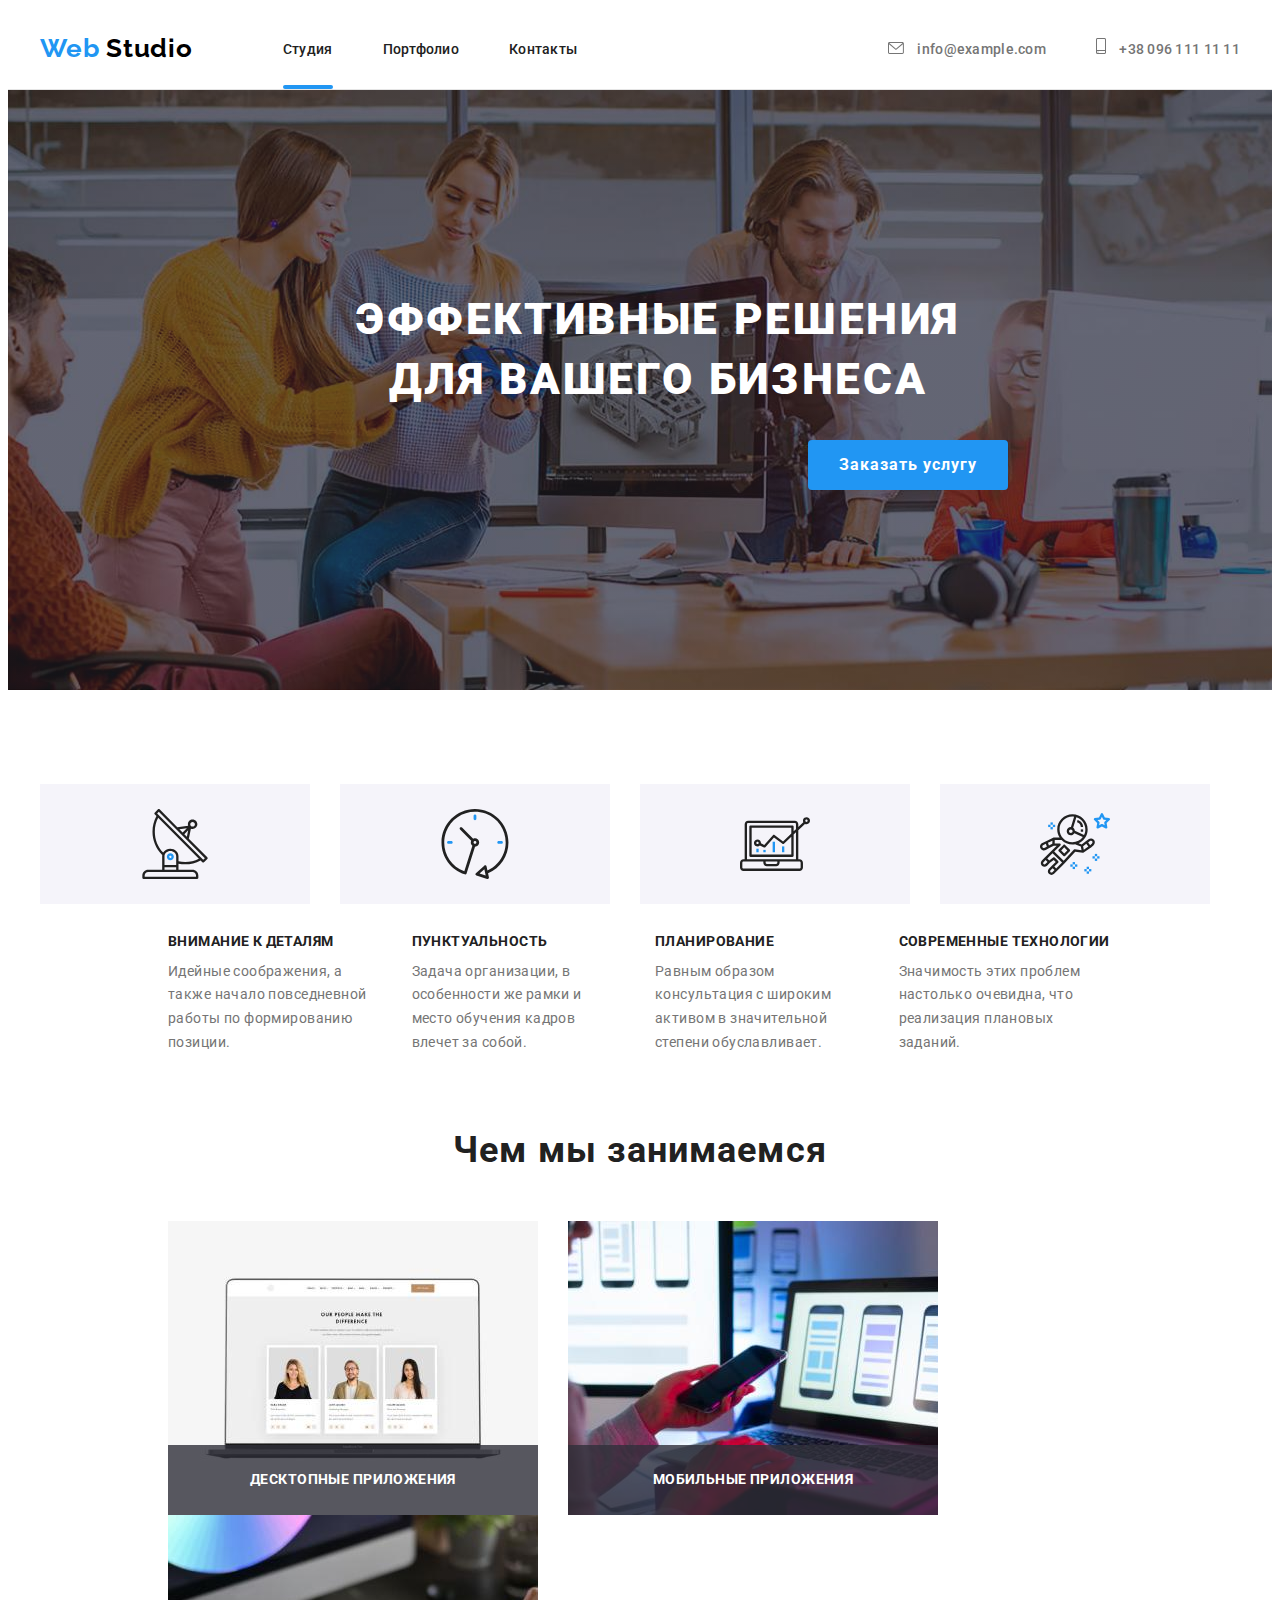
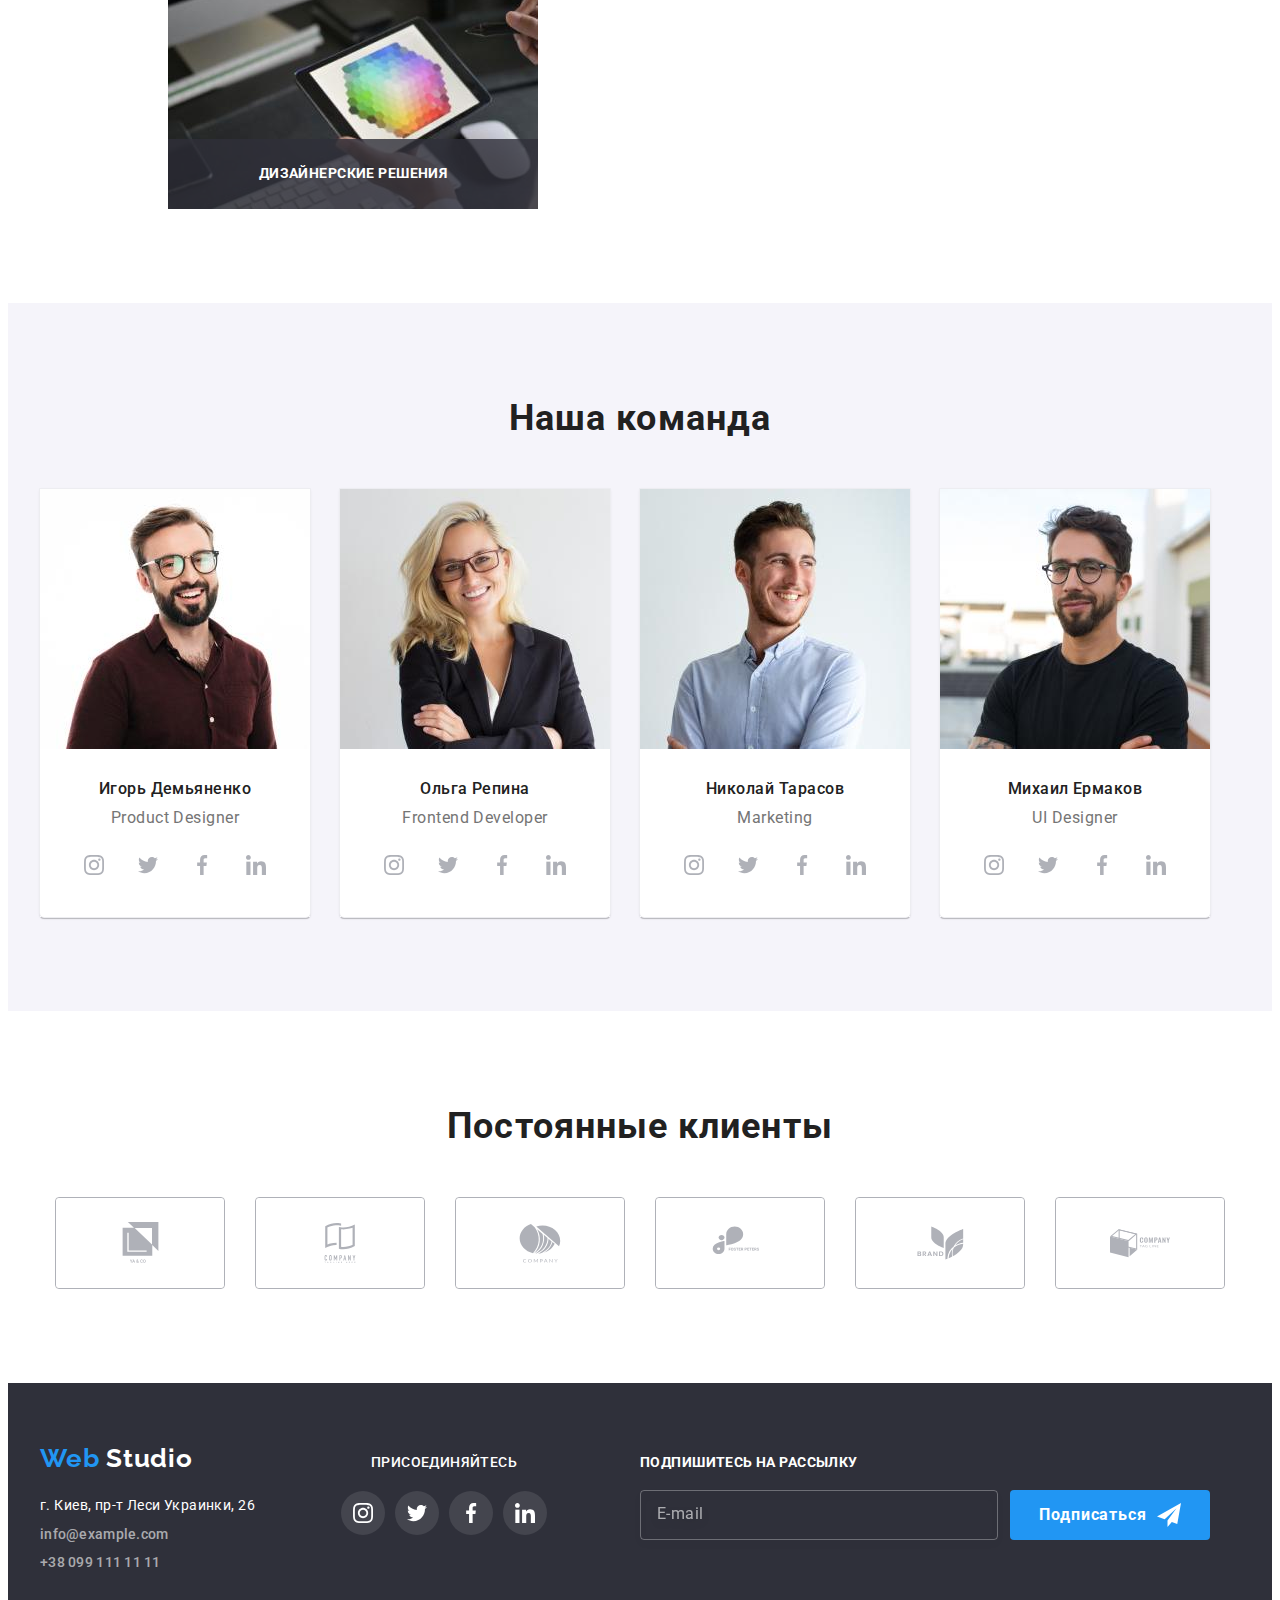
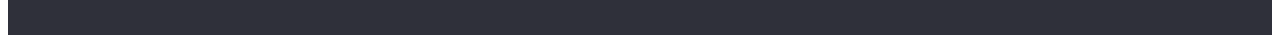
==== index.html @ 09fc88a2 "start" ====
<!DOCTYPE html>
<html lang="ru">

<head>
    <meta charset="UTF-8">
    <meta http-equiv="X-UA-Compatible" content="IE=edge">
    <meta name="viewport" content="width=device-width, initial-scale=1.0">
    <title>Document</title>
    <link rel="preconnect" href="https://fonts.googleapis.com">
    <link rel="preconnect" href="https://fonts.gstatic.com" crossorigin>
    <link href="https://fonts.googleapis.com/css2?family=Raleway:wght@700&family=Roboto:wght@400;500;700;900&display=swap"
        rel="stylesheet">
    <link rel="stylesheet" href="https://cdnjs.cloudflare.com/ajax/libs/modern-normalize/1.1.0/modern-normalize.min.css"
        integrity="sha512-wpPYUAdjBVSE4KJnH1VR1HeZfpl1ub8YT/NKx4PuQ5NmX2tKuGu6U/JRp5y+Y8XG2tV+wKQpNHVUX03MfMFn9Q=="
        crossorigin="anonymous" referrerpolicy="no-referrer" />

    <link rel="stylesheet" href="./css/main.min.css" />
</head>

<body>
   <header class="header section">
    <div class="container header__container">
    <nav class="header-navigation">
        <a href="" class="logo header__logo link">
            <span class="header__logo__web">Web</span>
            <span class="header__logo__studio">Studio</span> </a>
            <ul class="list header-list">
                <li class="header__item">
                    <a class="link header__link active" href="./index.html">Студия</a></li>
                <li class="header__item">
                    <a class="link header__link" href="./portfolio.html">Портфолио</a></li>
                <li class="header__item">
                    <a class="link header__link" href="">Контакты</a></li>
            </ul>
    </nav>
    <div class="header-connect">
    <ul class="header-contacts list">
        <li><a class="header__mail link" href="mailto:info@example.com">
                <svg class="header-contacts__icon" width="16" height="12">
                    <use href="./images/symbol-defs.svg#icon-envelope"></use>
                </svg>
                info@example.com</a></li>
        <li><a class="header__tel link" href="tel:+380961111111">
            <svg class="header-contacts__icon" width="10" height="16">
                <use href="./images/symbol-defs.svg#icon-smartphone"></use>
            </svg>
            +38 096 111 11 11</a></li>
    </ul>
</div>
    </div>
   </header> 

   <main>
    <section class="hero">
        <div class="container hero__container">
            <h1 class="hero__title">Эффективные решения для вашего бизнеса</h1>
            <button class="btn hero__btn" type="button" data-modal-open>
                Заказать услугу</button>
        </div>
    </section>
    <section class="benefits section limit">
        <h2 class="visually-hidden">Преимущества</h2>
            <ul class="benefits-images-list list">
                <li class="benefits-images__item"> 
                    <a href="" class="benefits-images__link">
                        <svg class="benefits-images__icon" width="70" height="70">
                            <use href="./images/symbol-defs.svg#icon-antenna-1"></use>
                        </svg>
                    </a>
                </li>
                <li class="benefits-images__item">
                    <a href="" class="benefits-images__link">
                        <svg class="benefits-images__icon" width="70" height="70">
                            <use href="./images/symbol-defs.svg#icon-clock-1"></use>
                        </svg>
                    </a>
                </li>
                <li class="benefits-images__item">
                    <a href="" class="benefits-images__link">
                        <svg class="benefits-images__icon" width="70" height="70">
                            <use href="./images/symbol-defs.svg#icon-diagram-1"></use>
                        </svg>
                    </a>
                </li>
                <li class="benefits-images__item">
                    <a href="" class="benefits-images__link">
                        <svg class="benefits-images__icon" width="70" height="70">
                            <use href="./images/symbol-defs.svg#icon-astronaut-1"></use>
                        </svg>
                    </a>
                </li>
            </ul>
        <ul class="benefits-list list">
            <li class="benefits__item">
                <h3 class="benefits__title">Внимание к деталям</h3>
                <p class="benefits__text">Идейные соображения, а также начало повседневной работы по формированию позиции.</p>
            </li>
            <li class="benefits__item">
                <h3 class="benefits__title">Пунктуальность</h3>
                <p class="benefits__text">Задача организации, в особенности же рамки и место обучения кадров влечет за собой.</p>
            </li>
            <li class="benefits__item">
                <h3 class="benefits__title">Планирование</h3>
                <p class="benefits__text">Равным образом консультация с широким активом в значительной степени обуславливает.</p>
            </li>
            <li class="benefits__item">
                <h3 class="benefits__title">Современные технологии</h3>
                <p class="benefits__text">Значимость этих проблем настолько очевидна, что реализация плановых заданий.</p>
            </li>
        </ul>
    </section>
    <section class="our-work section">
        <h2 class="our-work__title">Чем мы занимаемся</h2>
        <ul class="our-work-list list">
            <li class="our-work__item">
                <img src="./images/hw2_1.jpg" alt="человек набирает на клавиатуре" width="370" height="294"/>
                <div class="our-work__text-container">
                <p class="our-work__text">Десктопные приложения</p></div>
            </li>
            <li class="our-work__item">
                <img src="./images/2.jpg" alt="экраны смартфонов" width="370" height="294"/>
                <div class="our-work__text-container">
                    <p class="our-work__text">Мобильные приложения</p></div>
            </li>
            <li class="our-work__item">
                <img src="./images/3.jpg" alt="цветовая матрица" width="370" height="294"/>
                <div class="our-work__text-container">
                <p class="our-work__text">Дизайнерские решения</p></div>
            </li>
        </ul>
    </section>
    <section class="team section">
        <div class="container">
        <h2 class="team__title">Наша команда</h2>
        <ul class="team-list list">
            <li class="team__item">
                <img src="./images/nashkomanda1.jpg" alt="фото Игоря Демьяненко" width="270" height="260" />
                <div class="card-content">
                <h3 class="team-item__title">Игорь Демьяненко</h3>
                <p class="team-item__text" lang="en">Product Designer</p>
                    <ul class="team-social-list list">
                        <li class="team-social__item">
                            <a href="" class="team-social__link">
                                <svg class="team-social__icon" width="20" height="20">
                                    <use href="./images/symbol-defs.svg#icon-instagram-2"></use>
                                </svg>
                            </a>
                        </li>
                        <li class="team-social__item">
                            <a href="" class="team-social__link">
                                <svg class="team-social__icon" width="20" height="20">
                                    <use href="./images/symbol-defs.svg#icon-twitter-1"></use>
                                </svg>
                            </a>
                        </li>
                        <li class="team-social__item">
                            <a href="" class="team-social__link">
                                <svg class="team-social__icon" width="20" height="20">
                                    <use href="./images/symbol-defs.svg#icon-facebook-1"></use>
                                </svg>
                            </a>
                        </li>
                        <li class="team-social__item">
                            <a href="" class="team-social__link">
                                <svg class="team-social__icon" width="20" height="20">
                                    <use href="./images/symbol-defs.svg#icon-linkedin-1"></use>
                                </svg>
                            </a>
                        </li>
                        </ul>
            </div>
            </li>
        
            <li class="team__item">
                <img src="./images/nashkomanda2.jpg" alt="фото Ольги Репиной" width="270" height="260" />
                <div class="card-content">
                <h3 class="team-item__title">Ольга Репина</h3>
                <p class="team-item__text" lang="en">Frontend Developer</p>
            <ul class="team-social-list list">
                <li class="team-social__item">
                    <a href="" class="team-social__link">
                        <svg class="team-social__icon" width="20" height="20">
                            <use href="./images/symbol-defs.svg#icon-instagram-2"></use>
                        </svg>
                    </a>
                </li>
                <li class="team-social__item">
                    <a href="" class="team-social__link">
                        <svg class="team-social__icon" width="20" height="20">
                            <use href="./images/symbol-defs.svg#icon-twitter-1"></use>
                        </svg>
                    </a>
                </li>
                <li class="team-social__item">
                    <a href="" class="team-social__link">
                        <svg class="team-social__icon" width="20" height="20">
                            <use href="./images/symbol-defs.svg#icon-facebook-1"></use>
                        </svg>
                    </a>
                </li>
                <li class="team-social__item">
                    <a href="" class="team-social__link">
                        <svg class="team-social__icon" width="20" height="20">
                            <use href="./images/symbol-defs.svg#icon-linkedin-1"></use>
                        </svg>
                    </a>
                </li>
            </ul>
            </div>
            </li>
            <li class="team__item">
                <img src="./images/nashkomanda3.jpg" alt="фото Николая Тарасова" width="270" height="260" />
                <div class="card-content">
                <h3 class="team-item__title">Николай Тарасов</h3>
                <p class="team-item__text" lang="en">Marketing</p>
            <ul class="team-social-list list">
                <li class="team-social__item">
                    <a href="" class="team-social__link">
                        <svg class="team-social__icon" width="20" height="20">
                            <use href="./images/symbol-defs.svg#icon-instagram-2"></use>
                        </svg>
                    </a>
                </li>
                <li class="team-social__item">
                    <a href="" class="team-social__link">
                        <svg class="team-social__icon" width="20" height="20">
                            <use href="./images/symbol-defs.svg#icon-twitter-1"></use>
                        </svg>
                    </a>
                </li>
                <li class="team-social__item">
                    <a href="" class="team-social__link">
                        <svg class="team-social__icon" width="20" height="20">
                            <use href="./images/symbol-defs.svg#icon-facebook-1"></use>
                        </svg>
                    </a>
                </li>
                <li class="team-social__item">
                    <a href="" class="team-social__link">
                        <svg class="team-social__icon" width="20" height="20">
                            <use href="./images/symbol-defs.svg#icon-linkedin-1"></use>
                        </svg>
                    </a>
                </li>
            </ul>
            </div>
            </li>
            <li class="team__item">
                <img src="./images/nashkomanda4.jpg" alt="фото Михаила Ермакова" width="270" height="260" />
                <div class="card-content">
                <h3 class="team-item__title">Михаил Ермаков</h3>
                <p class="team-item__text" lang="en">UI Designer</p>
            <ul class="team-social-list list">
                <li class="team-social__item">
                    <a href="" class="team-social__link">
                        <svg class="team-social__icon" width="20" height="20">
                            <use href="./images/symbol-defs.svg#icon-instagram-2"></use>
                        </svg>
                    </a>
                </li>
                <li class="team-social__item">
                    <a href="" class="team-social__link">
                        <svg class="team-social__icon" width="20" height="20">
                            <use href="./images/symbol-defs.svg#icon-twitter-1"></use>
                        </svg>
                    </a>
                </li>
                <li class="team-social__item">
                    <a href="" class="team-social__link">
                        <svg class="team-social__icon" width="20" height="20">
                            <use href="./images/symbol-defs.svg#icon-facebook-1"></use>
                        </svg>
                    </a>
                </li>
                <li class="team-social__item">
                    <a href="" class="team-social__link">
                        <svg class="team-social__icon" width="20" height="20">
                            <use href="./images/symbol-defs.svg#icon-linkedin-1"></use>
                        </svg>
                    </a>
                </li>
            </ul>
            </div>
            </li>
        </ul>
        </div>
    </section>
   </main>

    <section class="regular-customers section">
        <div class="regular-customers__container container">
            <h2 class="regular-customers__title">Постоянные клиенты</h2>
            <ul class="regular-customers-list list">
                <li class="regular-customers__item">
                    <a href="" class="regular-customers__link">
                    <svg class="regular-customers__icon" width="41" height="47">
                        <use href="./images/symbol-defs.svg#icon-group"></use>
                    </svg>
                    </a>
                </li>
                <li class="regular-customers__item">
                    <a href="" class="regular-customers__link">
                    <svg class="team-social__icon" width="40" height="52">
                        <use href="./images/symbol-defs.svg#icon-group-1"></use>
                    </svg>
                    </a>
                </li>
                <li class="regular-customers__item">
                    <a href="" class="regular-customers__link">
                    <svg class="regular-customers__icon" width="44" height="42">
                        <use href="./images/symbol-defs.svg#icon-group-2"></use>
                    </svg>
                    </a>
                </li>
                <li class="regular-customers__item">
                    <a href="" class="regular-customers__link">
                    <svg class="regular-customers__icon" width="106" height="60">
                        <use href="./images/symbol-defs.svg#icon-group-3"></use>
                    </svg>
                    </a>
                </li>
                <li class="regular-customers__item">
                    <a href="" class="regular-customers__link">
                    <svg class="regular-customers__icon" width="63" height="46">
                        <use href="./images/symbol-defs.svg#icon-group-4"></use>
                    </svg>
                    </a>
                </li>
                <li class="regular-customers__item">
                    <a href="" class="regular-customers__link">
                    <svg class="regular-customers__icon" width="106" height="60">
                        <use href="./images/symbol-defs.svg#icon-Object"></use>
                    </svg>
                    </a>
                </li>
            </ul>
            
        </div>
    </section>

   <footer class="footer">
       <div class="footer__container container">
       <div class="footer-contacts__container">
    <h2 class="visually-hidden">Контакты</h2>
    <a href="" class="footer__logo link">
    <span class="footer__logo__web">Web</span>
    <span class="footer__logo__studio">Studio</span> </a>
    <address class="contacts-address">
        <ul class="footer-list list">
            <li>
                <a class="address__link link" href="https://goo.gl/maps/wAJw6rY4cvXXhtLZ8" target="_blank" rel="noopener noreferrer">г. Киев, пр-т Леси Украинки, 26</a>
            </li>
            <li>
                <a class="footer__mail link" href="mailto:info@example.com">info@example.com</a>
            </li>
            <li>
                <a class="footer__tel link" href="tel:+380991111111">+38 099 111 11 11</a>
            </li>
        </ul>
    </address>
    </div>
    <div class="footer__follow-us-container" >
        <h3 class="follow-us__title">присоединяйтесь</h3>
        <ul class="follow-us-list list">
            <li class="follow-us__item">
                <a href="" class="follow-us__link">
                    <svg class="follow-us__icon" width="20" height="20">
                        <use href="./images/symbol-defs.svg#icon-instagram-2"></use>
                    </svg>
                </a>
            </li>
            <li class="follow-us__item">
                <a href="" class="follow-us__link">
                    <svg class="follow-us__icon" width="20" height="20">
                        <use href="./images/symbol-defs.svg#icon-twitter-1"></use>
                    </svg>
                </a>
            </li>
            <li class="follow-us__item">
                <a href="" class="follow-us__link">
                    <svg class="follow-us__icon" width="20" height="20">
                        <use href="./images/symbol-defs.svg#icon-facebook-1"></use>
                    </svg>
                </a>
            </li>
            <li class="follow-us__item">
                <a href="" class="follow-us__link">
                    <svg class="follow-us__icon" width="20" height="20">
                        <use href="./images/symbol-defs.svg#icon-linkedin-1"></use>
                    </svg>
                </a>
            </li>
        </ul>
    </div>
        <div class="footer__subscribe-container">
            <p class="subscribe-container__title">
                Подпишитесь на рассылку
            </p>
    <form action="#" class="subscribe-form">
                <input type="email" name="user-email" class="subscribe-form__input" placeholder="E-mail" />
        <button type="button" class="btn subscribe__button">Подписаться
            <svg class="subscribe__button__icon" width="24" height="24">
                <use href="./images/symbol-defs.svg#icon-icon-send"></use>
            </svg>
        </button>
    </form>
        </div>
    </div>
    </footer>

    <div class="backdrop is-hidden" data-modal>
        <div class="modal">
        <button type="button" class="modal__close" data-modal-close>
        <svg class="modal__close__icon" width="18" height="18">
            <use href="./images/symbol-defs.svg#icon-close-black"></use>
        </svg>
    </button>
    <p class="modal__title">
    Оставьте свои данные, мы вам перезвоним
    </p>
<form action="#" class="modal-form">
    <div class="modal__field">
        <label class="form-input__text" for="user-name"> Имя</label>
        <div class="input__wrap">
        <input type="text" id="user-name" name="user-name" class="modal-form__input" required minlength="2"/>
            <svg class="modal-input__icon" width="18" height="18">
                    <use href="./images/symbol-defs.svg#icon-person-black"></use>
            </svg>
                </div>
    </div>
    <div class="modal__field">
        <label for="user-tel" class="form-input__text">Телефон</label>
        <div class="input__wrap">
        <input type="tel" name="user-tel" id="user-tel" class="modal-form__input" required />
            <svg class="modal-input__icon" width="15" height="15">
                <use href="./images/symbol-defs.svg#icon-phone"></use>
            </svg>
    </div>
    </div>
    <div class="modal__field">
        <label for="user-email" class="form-input__text">Почта</label>
        <div class="input__wrap">
        <input type="email" id="user-email" name="user-email" class="modal-form__input" />
            <svg class="modal-input__icon" width="18" height="18">
                    <use href="./images/symbol-defs.svg#icon-email-black"></use>
            </svg>
    </div>
    </div>

    <div class="modal__field">
        <label for="user-text" class="form-input__text">Комментарий</label>
        <textarea name="user-text" 
        id="user-text" class="modal-form__text" 
        placeholder="Введите текст"></textarea>
    </div>
    <div class="modal__field">
        <input type="checkbox" name="policy" id="policy" class="modal__check visually-hidden">
        <label for="policy" class="agreement">
                <span class="check__item">
                    <svg class="check__icon" width="11" height="8">
                        <use href="./images/symbol-defs.svg#icon-check"></use>
                    </svg>
                </span>
                Соглашаюсь с рассылкой и принимаю&nbsp;
                <a href="">Условия договора</a>
        </label>
    </div>

    <button type="submit" class="btn modal__btn">Отправить</button>
    </form>

    </div>
    </div>
    <script src="./js/modal.js"></script>
</body>
</html>
---- css/main.min.css ----
:root{--first-title-color: #ffffff;--second-title-color: #212121;--third-title-color:#212121;--main-text-color: #212121;--second-text-color: #757575;--header-text-color:#212121;--accent-color: #2196F3}p,h1,h2,h3,h4 h5 h6{margin:0}ul{margin:0;padding:0}img{display:block;max-width:100%}body{font-family:"Roboto", sans-serif;color:var(--main-text-color)}.list{list-style:none}.link{text-decoration:none}.visually-hidden{position:absolute;white-space:nowrap;width:1px;height:1px;overflow:hidden;border:0;padding:0;clip:rect(0 0 0 0);clip-path:inset(50%);margin:-1px}.container{width:1200px;padding-left:15px;padding-right:15px;margin:0 auto}.btn{font-family:inherit;font-weight:700;font-size:16px;line-height:1.87;color:#FFFFFF;background-color:#2196F3;letter-spacing:0.06em;min-width:200px;min-height:50px;border:none;border-radius:4px}.btn:hover,.btn:focus{background-color:#188CE8}button{cursor:pointer}.section{padding-top:94px;padding-bottom:94px}.header{padding-top:25px;padding-bottom:25px;border-bottom:1px solid  #E5E5E5}.header__container{display:flex;align-items:center}.header__logo{font-family:Raleway;font-weight:700;font-size:26px;line-height:1.19;letter-spacing:0.03em;margin-right:90px}.header__logo__web{color:#2196F3}.header__logo__studio{color:#000000}.header-navigation{display:flex;align-items:center}.header-list{display:flex}.header__item:not(:last-child){margin-right:50px}.header__link{font-family:Roboto;font-weight:500;font-size:14px;line-height:1.14;letter-spacing:0.02em;color:var(--main-text-color);position:relative;transition:color 250ms cubic-bezier(0.4, 0, 0.2, 1)}.header__link.active::after{content:"";width:100%;height:4px;background-color:var(--accent-color);position:absolute;bottom:-32px;left:0;border-radius:2px}.header__link:hover,.header__link :focus{color:var(--accent-color)}.header-connect{margin-left:auto}.header-contacts{display:flex;align-items:center}.header__mail{font-weight:500;font-size:14px;line-height:1.14;letter-spacing:0.02em;color:var(--second-text-color);margin-right:50px;transition:color 250ms cubic-bezier(0.4, 0, 0.2, 1)}.header__mail:hover,.header__mail :focus{color:var(--accent-color)}.header-contacts__icon{margin-right:10px;fill:currentColor;transition:color 250ms cubic-bezier(0.4, 0, 0.2, 1)}.header__tel{font-weight:500;font-size:14px;line-height:1.14;letter-spacing:0.02em;color:var(--second-text-color);transition:color 250ms cubic-bezier(0.4, 0, 0.2, 1)}.header__tel:hover,.header__tel :focus{color:var(--accent-color)}.hero{background-color:#2F303A;background-image:linear-gradient(rgba(47,48,58,0.4), rgba(47,48,58,0.4)),url(../images/herobgimg.jpg);background-repeat:no-repeat;background-position:center;background-size:cover}.hero__container{padding:200px 300px 200px 300px}.hero__title{font-weight:900;font-size:44px;line-height:1.36;text-align:center;letter-spacing:0.06em;text-transform:uppercase;color:var(--first-title-color);width:700px;margin:0}.hero__btn{margin:0 auto;display:block;margin-top:30px;transition:background-color 250ms cubic-bezier(0.4, 0, 0.2, 1)}.benefits-images-list{display:flex;justify-content:center;padding-right:30px}.benefits-images__item{width:270px;height:120px;background-color:#F5F4FA;margin-bottom:30px}.benefits-images__item:not(:last-child){margin-right:30px}.benefits-images__link{width:100%;height:100%;border-radius:4px;display:flex;align-items:center;justify-content:center}.benefits-list{display:flex;align-items:center;padding-left:160px;padding-right:160px}.benefits__item{width:270px;height:101px}.benefits__item:not(:last-child){margin-right:30px}.benefits__title{font-weight:700;font-size:14px;line-height:1.14;letter-spacing:0.03em;text-transform:uppercase;margin-bottom:10px;color:var(--main-text-color)}.benefits__text{font-weight:400;font-size:14px;line-height:1.71;letter-spacing:0.03em;color:var(--second-text-color)}section.limit{padding-bottom:0px}.our-work-list{display:flex;flex-wrap:wrap;margin-top:50px;padding-left:160px;padding-right:160px}.our-work__item{position:relative}.our-work__item:not(:last-child){margin-right:30px}.our-work__text-container{position:absolute;bottom:0;display:flex;justify-content:center;align-items:center;height:70px;width:100%;background-color:rgba(47,48,58,0.8)}.our-work__text{font-weight:700;font-size:14px;line-height:1.14;text-align:center;letter-spacing:0.03em;text-transform:uppercase;color:#FFFFFF}.our-work__title{font-weight:700;font-size:36px;line-height:1.17;text-align:center;letter-spacing:0.03em;color:var(--second-title-color)}.team{background-color:#F5F4FA}.team__title{font-weight:700;font-size:36px;line-height:1.17;text-align:center;letter-spacing:0.03em;color:var(--second-title-color);margin-bottom:50px}.team-list{display:flex;flex-wrap:wrap}.card-content{background-color:#fff;padding:30px}.team__item{outline:1px solid #EDEDF1;box-shadow:0px 1px 3px rgba(0,0,0,0.12),0px 1px 1px rgba(34,1,1,0.14),0px 2px 1px rgba(0,0,0,0.2);border-radius:0px 0px 4px 4px}.team__item:not(:last-child){margin-right:30px}.team-item__title{font-weight:500;font-size:16px;line-height:1.19;text-align:center;letter-spacing:0.03em;margin-bottom:10px;color:var(--third-title-color)}.team-item__text{font-weight:normal;font-size:16px;line-height:1.19;text-align:center;letter-spacing:0.03em;color:var(--second-text-color)}.team-social-list{display:flex;justify-content:center;margin-top:16px}.team-social__item{width:44px;height:44px}.team-social__item+.team-social__item{margin-left:10px}.team-social__link{width:100%;height:100%;background-color:#ffffff;display:flex;align-items:center;justify-content:center;color:#AFB1B8;transition-property:color, background-color, border-radius;transition-duration:250ms;transition-timing-function:cubic-bezier(0.4, 0, 0.2, 1)}.team-social__link:hover,.team-social__link :focus{border-radius:50%;background-color:#2196F3;color:#ffffff}.team-social__icon{fill:currentColor}.regular-customers__title{font-weight:700;font-size:36px;line-height:1.17;text-align:center;letter-spacing:0.03em;color:var(--second-title-color);margin-bottom:50px}.regular-customers__container{width:1170px;height:184px}.regular-customers-list{display:flex;justify-content:center;margin-top:16px}.regular-customers__item{width:170px;height:92px;border:1px solid #AFB1B8;box-sizing:border-box;border-radius:4px}.regular-customers__item:not(:last-child){margin-right:30px}.regular-customers__link{width:100%;height:100%;background-color:#ffffff;display:flex;align-items:center;justify-content:center;border-radius:4px;color:#AFB1B8;transition:border,color 250ms cubic-bezier(0.4, 0, 0.2, 1)}.regular-customers__link:hover,.regular-customers__link :focus{border:1px solid var(--accent-color);color:var(--accent-color)}.regular-customers__icon{fill:currentColor}.footer{background-color:#2F303A;padding:60px 0px 60px 0px}.footer__container{display:flex;align-items:baseline}.footer__logo{font-family:Raleway;font-weight:700;font-size:26px;line-height:1.19;letter-spacing:0.03em}.footer__logo__web{color:#2196F3}.footer__logo__studio{color:#FFFFFF}.footer-list{margin-top:20px;width:231px;height:81px}.address__link{font-style:normal;font-weight:400;font-size:14px;line-height:1.71;letter-spacing:0.03em;color:#FFFFFF;transition:color 250ms cubic-bezier(0.4, 0, 0.2, 1)}.address__link:hover,.address__link :focus{color:var(--accent-color)}.footer__mail{font-weight:500;font-style:normal;font-size:14px;margin-top:9px;margin-bottom:9px;display:block;line-height:1.14;letter-spacing:0.02em;color:rgba(255,255,255,0.6);transition:color 250ms cubic-bezier(0.4, 0, 0.2, 1)}.footer__mail:hover,.footer__mail :focus{color:var(--accent-color)}.footer__tel{font-weight:500;font-style:normal;font-size:14px;line-height:1.14;letter-spacing:0.02em;color:rgba(255,255,255,0.6);transition:color 250ms cubic-bezier(0.4, 0, 0.2, 1)}.footer__tel:hover,.footer__tel :focus{color:var(--accent-color)}.footer__follow-us-container{margin-left:70px}.follow-us__title{font-weight:500;font-size:14px;line-height:1.14;text-align:center;letter-spacing:0.03em;text-transform:uppercase;color:#FFFFFF;margin-bottom:20px}.follow-us-list{display:flex;justify-content:center}.follow-us__item{width:44px;height:44px}.follow-us__item+.follow-us__item{margin-left:10px}.follow-us__link{width:100%;height:100%;background-color:rgba(255,255,255,0.1);border-radius:50%;display:flex;align-items:center;justify-content:center;color:#ffffff;transition:background-color 250ms cubic-bezier(0.4, 0, 0.2, 1)}.follow-us__link:hover,.follow-us__link :focus{background-color:var(--accent-color)}.follow-us__icon{fill:currentColor}.footer__subscribe-container{margin-left:93px}.subscribe-container__title{font-weight:700;font-size:14px;line-height:1.15;letter-spacing:0.03em;text-transform:uppercase;color:#FFFFFF;margin-bottom:20px}.subscribe-form{display:flex}.subscribe-form__input{width:358px;height:50px;border:1px solid rgba(33,33,33,0.2);border-radius:4px;padding-left:16px;outline:none;color:var(--second-text-color);background-color:transparent;border:1px solid rgba(255,255,255,0.3);box-sizing:border-box;filter:drop-shadow(0px 4px 4px rgba(0,0,0,0.15))}.subscribe-form__input::placeholder{font-family:Roboto;font-style:normal;font-weight:400;font-size:16px;line-height:1.25;display:flex;align-items:center;letter-spacing:0.03em;color:rgba(255,255,255,0.6)}.subscribe__button{display:flex;justify-content:center;align-items:center;margin-left:12px;transition:background-color 250ms cubic-bezier(0.4, 0, 0.2, 1)}.subscribe__button__icon{margin-left:10px}.backdrop{width:100vw;height:100vh;background-color:rgba(0,0,0,0.2);position:fixed;top:0;transition:opacity 1000ms, visibility 1000ms}.is-hidden{visibility:hidden;opacity:0;pointer-events:none}.backdrop.is-hidden .modal{transform:scale(1.5);transition:transform 1000ms}.modal{width:528px;min-height:581px;background-color:#FFFFFF;box-shadow:0px 1px 3px rgba(0,0,0,0.12),0px 1px 1px rgba(0,0,0,0.14),0px 2px 1px rgba(0,0,0,0.2);border-radius:4px;position:absolute;top:50%;left:50%;padding:40px;transform:scale(1);transform:translate(-50%, -50%);transition:transform 1000ms}.modal__close{width:30px;height:30px;background-color:transparent;border:1px solid rgba(0,0,0,0.1);border-radius:50%;position:absolute;top:14px;right:14px;display:flex;align-items:center;justify-content:center}.modal__close__icon:hover,.modal__close__icon:active{fill:var(--accent-color)}.modal__title{color:var(--second-title-color);font-weight:700;font-size:20px;line-height:1.15;text-align:center;letter-spacing:0.03em;margin-bottom:15px}.modal__field{margin-bottom:10px}.input__wrap{position:relative}.form-input__text{font-weight:normal;font-size:12px;line-height:1.17;letter-spacing:0.01em;color:var(--second-text-color);margin-bottom:5px;display:block}.modal-input__icon{position:absolute;left:12px;top:50%;transform:translateY(-50%);cursor:pointer;transition:fill 250ms cubic-bezier(0.4, 0, 0.2, 1)}.modal-form__input{width:100%;height:40px;border:1px solid rgba(33,33,33,0.2);border-radius:4px;padding-left:42px;font-weight:500;outline:none;color:var(--main-text-color);cursor:pointer;transition:border-color 250ms cubic-bezier(0.4, 0, 0.2, 1)}.modal-form__input:focus{border-color:var(--accent-color)}.modal-form__input:focus+.modal-input__icon{fill:var(--accent-color)}.modal-form__text{width:100%;height:120px;border:1px solid rgba(33,33,33,0.2);border-radius:4px;outline:none;resize:none;padding:12px 16px;cursor:pointer;transition:border-color 250ms cubic-bezier(0.4, 0, 0.2, 1)}.modal-form__text::placeholder{font-weight:400;font-size:14px;line-height:16px;letter-spacing:0.01em;color:rgba(117,117,117,0.5)}.modal-form__text:focus{border-color:var(--accent-color)}.agreement{font-weight:400;font-size:14px;line-height:1.71;letter-spacing:0.03em;color:var(--second-text-color);display:flex;align-items:center}.modal__check:checked+.agreement .check__item{background-color:var(--accent-color);border:none}.check__item{width:16px;height:15px;border:2px solid #000000;border-radius:2px;margin-right:7px;margin-left:12px;display:flex;align-items:center;justify-content:center}.check__icon{fill:#ffffff}.modal__btn{margin:0 auto;display:block;margin-top:30px;transition-property:background-color, box-shadow;transition-duration:250ms;transition-timing-function:cubic-bezier(0.4, 0, 0.2, 1)}.modal__btn:hover,.modal__btn :focus{box-shadow:0px 4px 4px rgba(0,0,0,0.15)}
/*# sourceMappingURL=main.min.css.map */
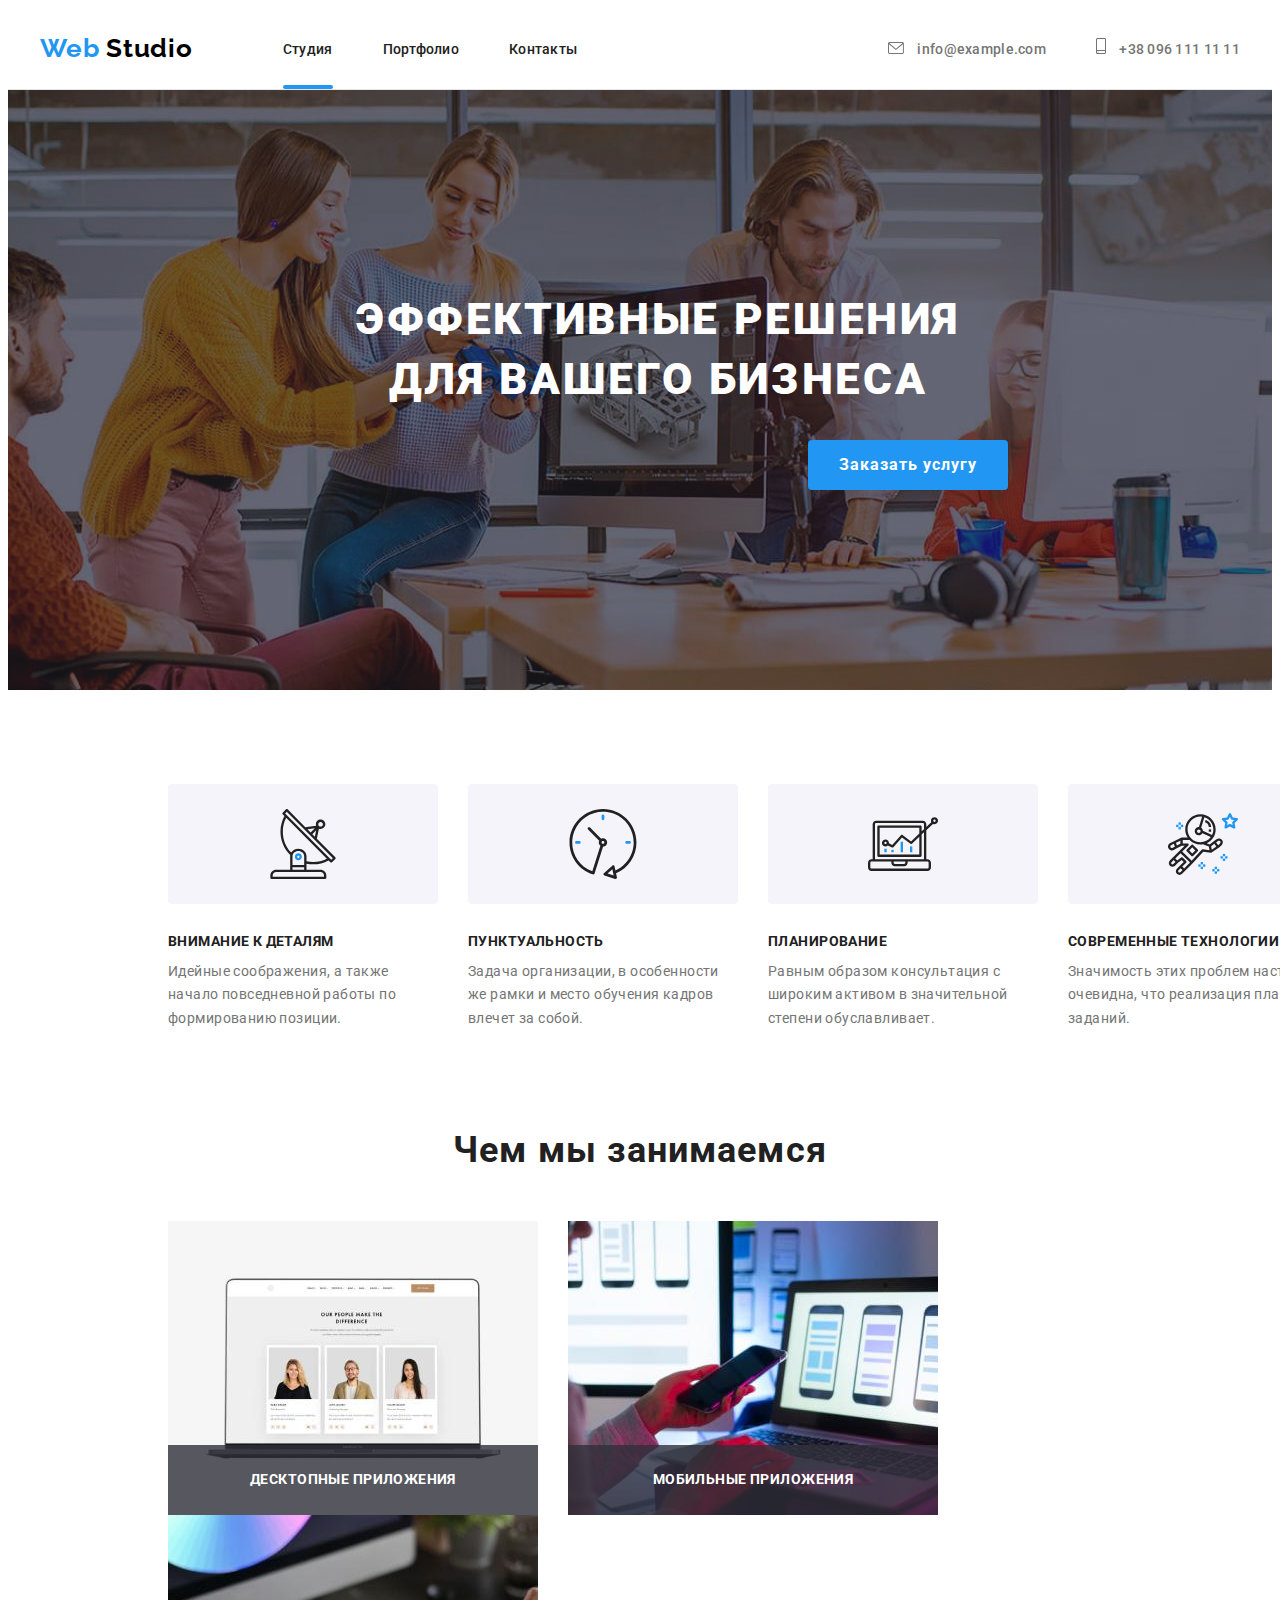
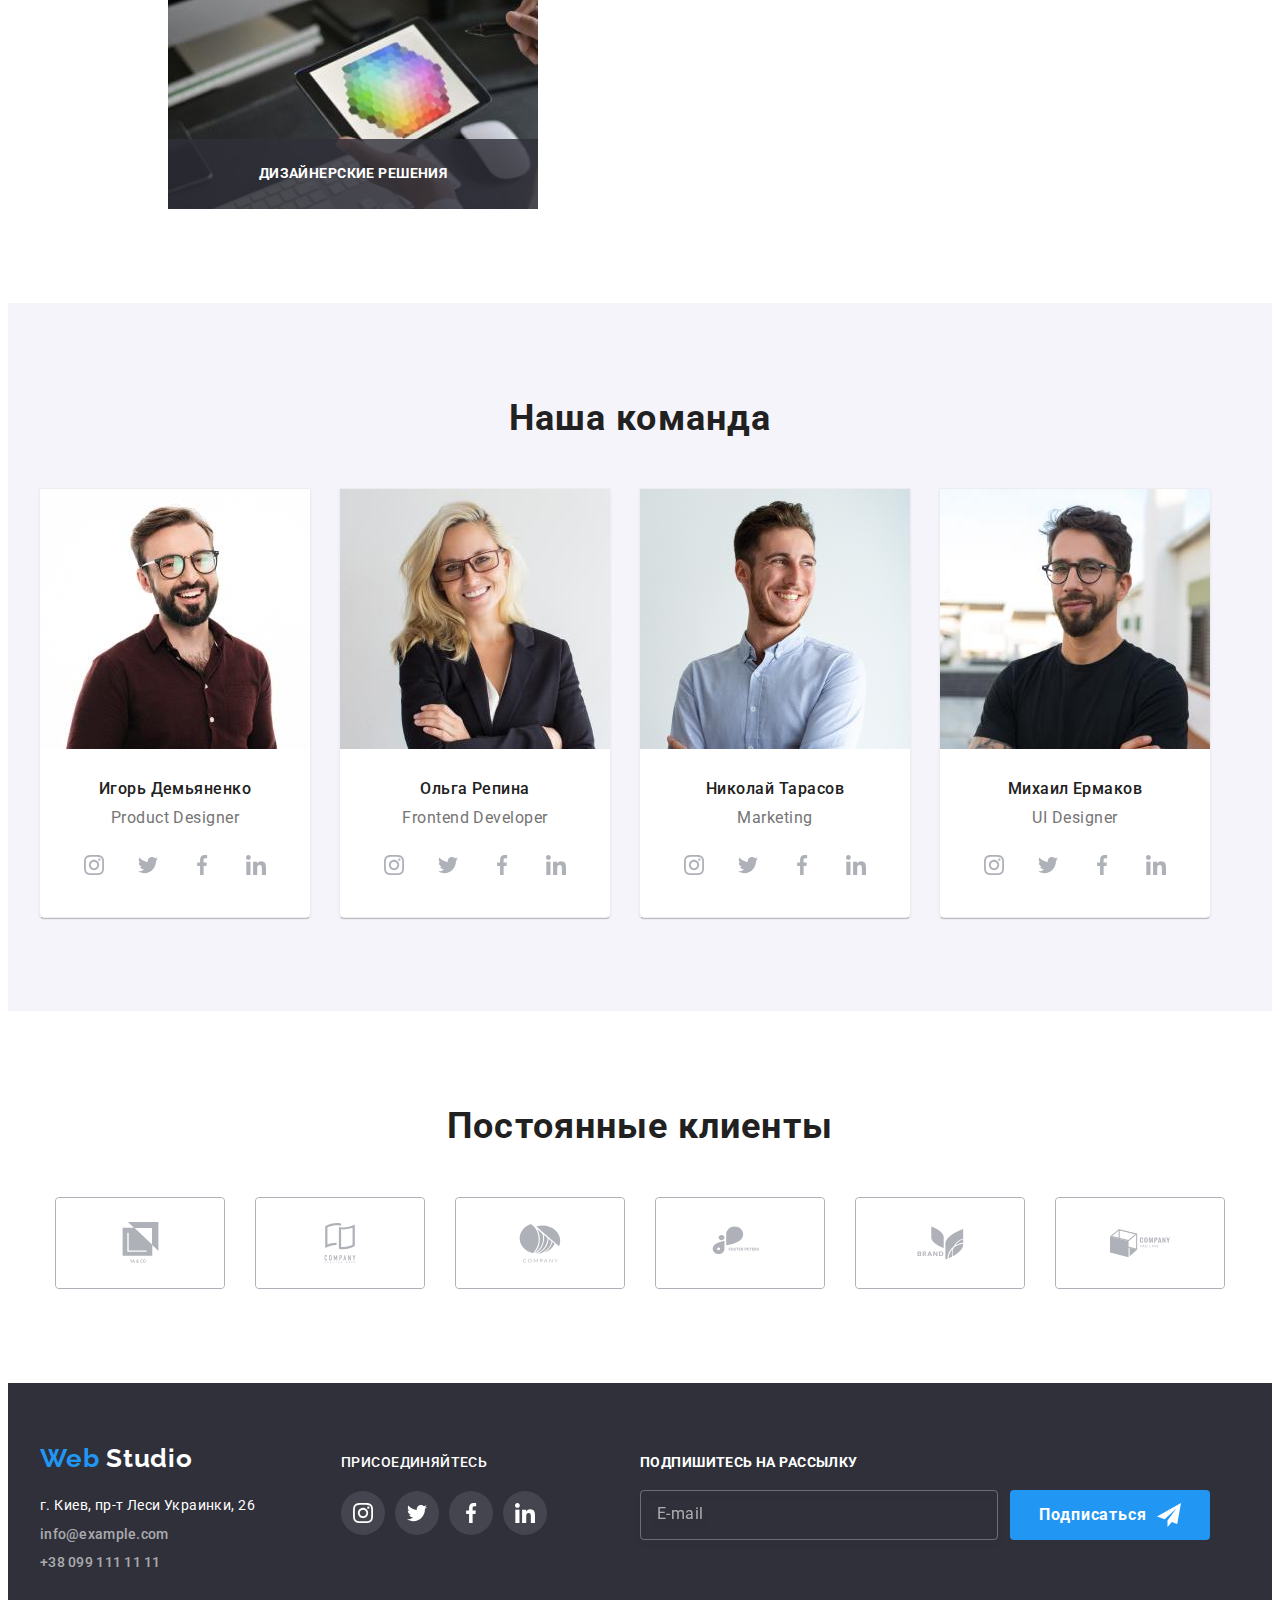
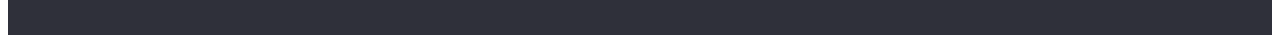
==== commit 9b50e7a6: "var1" ====
--- a/index.html
+++ b/index.html
@@ -58,57 +58,50 @@
                 Заказать услугу</button>
         </div>
     </section>
+
     <section class="benefits section limit">
         <h2 class="visually-hidden">Преимущества</h2>
-            <ul class="benefits-images-list list">
-                <li class="benefits-images__item"> 
-                    <a href="" class="benefits-images__link">
-                        <svg class="benefits-images__icon" width="70" height="70">
-                            <use href="./images/symbol-defs.svg#icon-antenna-1"></use>
-                        </svg>
-                    </a>
-                </li>
-                <li class="benefits-images__item">
-                    <a href="" class="benefits-images__link">
-                        <svg class="benefits-images__icon" width="70" height="70">
-                            <use href="./images/symbol-defs.svg#icon-clock-1"></use>
-                        </svg>
-                    </a>
-                </li>
-                <li class="benefits-images__item">
-                    <a href="" class="benefits-images__link">
-                        <svg class="benefits-images__icon" width="70" height="70">
-                            <use href="./images/symbol-defs.svg#icon-diagram-1"></use>
-                        </svg>
-                    </a>
-                </li>
-                <li class="benefits-images__item">
-                    <a href="" class="benefits-images__link">
-                        <svg class="benefits-images__icon" width="70" height="70">
-                            <use href="./images/symbol-defs.svg#icon-astronaut-1"></use>
-                        </svg>
-                    </a>
-                </li>
-            </ul>
+        
         <ul class="benefits-list list">
-            <li class="benefits__item">
-                <h3 class="benefits__title">Внимание к деталям</h3>
-                <p class="benefits__text">Идейные соображения, а также начало повседневной работы по формированию позиции.</p>
-            </li>
-            <li class="benefits__item">
-                <h3 class="benefits__title">Пунктуальность</h3>
-                <p class="benefits__text">Задача организации, в особенности же рамки и место обучения кадров влечет за собой.</p>
-            </li>
-            <li class="benefits__item">
-                <h3 class="benefits__title">Планирование</h3>
-                <p class="benefits__text">Равным образом консультация с широким активом в значительной степени обуславливает.</p>
-            </li>
-            <li class="benefits__item">
-                <h3 class="benefits__title">Современные технологии</h3>
-                <p class="benefits__text">Значимость этих проблем настолько очевидна, что реализация плановых заданий.</p>
+            <li class="benefits-list__item">
+                <a href="" class="benefits-list__link">
+                    <svg class="benefits-list__icon" width="70" height="70">
+                        <use href="./images/symbol-defs.svg#icon-antenna-1"></use>
+                    </svg>
+                </a>
+                <h3 class="benefits-list__title">Внимание к деталям</h3>
+                <p class="benefits-list__text">Идейные соображения, а также начало повседневной работы по формированию позиции.</p>
+            </li>
+            <li class="benefits-list__item">
+                <a href="" class="benefits-list__link">
+                    <svg class="benefits-list__icon" width="70" height="70">
+                        <use href="./images/symbol-defs.svg#icon-clock-1"></use>
+                    </svg>
+                </a>
+                <h3 class="benefits-list__title">Пунктуальность</h3>
+                <p class="benefits-list__text">Задача организации, в особенности же рамки и место обучения кадров влечет за собой.</p>
+            </li>
+            <li class="benefits-list__item">
+                <a href="" class="benefits-list__link">
+                    <svg class="benefits-list__icon" width="70" height="70">
+                        <use href="./images/symbol-defs.svg#icon-diagram-1"></use>
+                    </svg>
+                </a>
+                <h3 class="benefits-list__title">Планирование</h3>
+                <p class="benefits-list__text">Равным образом консультация с широким активом в значительной степени обуславливает.</p>
+            </li>
+            <li class="benefits-list__item">
+                <a href="" class="benefits-list__link">
+                    <svg class="benefits-list__icon" width="70" height="70">
+                        <use href="./images/symbol-defs.svg#icon-astronaut-1"></use>
+                    </svg>
+                </a>
+                <h3 class="benefits-list__title">Современные технологии</h3>
+                <p class="benefits-list__text">Значимость этих проблем настолько очевидна, что реализация плановых заданий.</p>
             </li>
         </ul>
     </section>
+
     <section class="our-work section">
         <h2 class="our-work__title">Чем мы занимаемся</h2>
         <ul class="our-work-list list">
@@ -129,6 +122,7 @@
             </li>
         </ul>
     </section>
+
     <section class="team section">
         <div class="container">
         <h2 class="team__title">Наша команда</h2>
--- a/css/main.min.css
+++ b/css/main.min.css
@@ -1,2 +1,2 @@
-:root{--first-title-color: #ffffff;--second-title-color: #212121;--third-title-color:#212121;--main-text-color: #212121;--second-text-color: #757575;--header-text-color:#212121;--accent-color: #2196F3}p,h1,h2,h3,h4 h5 h6{margin:0}ul{margin:0;padding:0}img{display:block;max-width:100%}body{font-family:"Roboto", sans-serif;color:var(--main-text-color)}.list{list-style:none}.link{text-decoration:none}.visually-hidden{position:absolute;white-space:nowrap;width:1px;height:1px;overflow:hidden;border:0;padding:0;clip:rect(0 0 0 0);clip-path:inset(50%);margin:-1px}.container{width:1200px;padding-left:15px;padding-right:15px;margin:0 auto}.btn{font-family:inherit;font-weight:700;font-size:16px;line-height:1.87;color:#FFFFFF;background-color:#2196F3;letter-spacing:0.06em;min-width:200px;min-height:50px;border:none;border-radius:4px}.btn:hover,.btn:focus{background-color:#188CE8}button{cursor:pointer}.section{padding-top:94px;padding-bottom:94px}.header{padding-top:25px;padding-bottom:25px;border-bottom:1px solid  #E5E5E5}.header__container{display:flex;align-items:center}.header__logo{font-family:Raleway;font-weight:700;font-size:26px;line-height:1.19;letter-spacing:0.03em;margin-right:90px}.header__logo__web{color:#2196F3}.header__logo__studio{color:#000000}.header-navigation{display:flex;align-items:center}.header-list{display:flex}.header__item:not(:last-child){margin-right:50px}.header__link{font-family:Roboto;font-weight:500;font-size:14px;line-height:1.14;letter-spacing:0.02em;color:var(--main-text-color);position:relative;transition:color 250ms cubic-bezier(0.4, 0, 0.2, 1)}.header__link.active::after{content:"";width:100%;height:4px;background-color:var(--accent-color);position:absolute;bottom:-32px;left:0;border-radius:2px}.header__link:hover,.header__link :focus{color:var(--accent-color)}.header-connect{margin-left:auto}.header-contacts{display:flex;align-items:center}.header__mail{font-weight:500;font-size:14px;line-height:1.14;letter-spacing:0.02em;color:var(--second-text-color);margin-right:50px;transition:color 250ms cubic-bezier(0.4, 0, 0.2, 1)}.header__mail:hover,.header__mail :focus{color:var(--accent-color)}.header-contacts__icon{margin-right:10px;fill:currentColor;transition:color 250ms cubic-bezier(0.4, 0, 0.2, 1)}.header__tel{font-weight:500;font-size:14px;line-height:1.14;letter-spacing:0.02em;color:var(--second-text-color);transition:color 250ms cubic-bezier(0.4, 0, 0.2, 1)}.header__tel:hover,.header__tel :focus{color:var(--accent-color)}.hero{background-color:#2F303A;background-image:linear-gradient(rgba(47,48,58,0.4), rgba(47,48,58,0.4)),url(../images/herobgimg.jpg);background-repeat:no-repeat;background-position:center;background-size:cover}.hero__container{padding:200px 300px 200px 300px}.hero__title{font-weight:900;font-size:44px;line-height:1.36;text-align:center;letter-spacing:0.06em;text-transform:uppercase;color:var(--first-title-color);width:700px;margin:0}.hero__btn{margin:0 auto;display:block;margin-top:30px;transition:background-color 250ms cubic-bezier(0.4, 0, 0.2, 1)}.benefits-images-list{display:flex;justify-content:center;padding-right:30px}.benefits-images__item{width:270px;height:120px;background-color:#F5F4FA;margin-bottom:30px}.benefits-images__item:not(:last-child){margin-right:30px}.benefits-images__link{width:100%;height:100%;border-radius:4px;display:flex;align-items:center;justify-content:center}.benefits-list{display:flex;align-items:center;padding-left:160px;padding-right:160px}.benefits__item{width:270px;height:101px}.benefits__item:not(:last-child){margin-right:30px}.benefits__title{font-weight:700;font-size:14px;line-height:1.14;letter-spacing:0.03em;text-transform:uppercase;margin-bottom:10px;color:var(--main-text-color)}.benefits__text{font-weight:400;font-size:14px;line-height:1.71;letter-spacing:0.03em;color:var(--second-text-color)}section.limit{padding-bottom:0px}.our-work-list{display:flex;flex-wrap:wrap;margin-top:50px;padding-left:160px;padding-right:160px}.our-work__item{position:relative}.our-work__item:not(:last-child){margin-right:30px}.our-work__text-container{position:absolute;bottom:0;display:flex;justify-content:center;align-items:center;height:70px;width:100%;background-color:rgba(47,48,58,0.8)}.our-work__text{font-weight:700;font-size:14px;line-height:1.14;text-align:center;letter-spacing:0.03em;text-transform:uppercase;color:#FFFFFF}.our-work__title{font-weight:700;font-size:36px;line-height:1.17;text-align:center;letter-spacing:0.03em;color:var(--second-title-color)}.team{background-color:#F5F4FA}.team__title{font-weight:700;font-size:36px;line-height:1.17;text-align:center;letter-spacing:0.03em;color:var(--second-title-color);margin-bottom:50px}.team-list{display:flex;flex-wrap:wrap}.card-content{background-color:#fff;padding:30px}.team__item{outline:1px solid #EDEDF1;box-shadow:0px 1px 3px rgba(0,0,0,0.12),0px 1px 1px rgba(34,1,1,0.14),0px 2px 1px rgba(0,0,0,0.2);border-radius:0px 0px 4px 4px}.team__item:not(:last-child){margin-right:30px}.team-item__title{font-weight:500;font-size:16px;line-height:1.19;text-align:center;letter-spacing:0.03em;margin-bottom:10px;color:var(--third-title-color)}.team-item__text{font-weight:normal;font-size:16px;line-height:1.19;text-align:center;letter-spacing:0.03em;color:var(--second-text-color)}.team-social-list{display:flex;justify-content:center;margin-top:16px}.team-social__item{width:44px;height:44px}.team-social__item+.team-social__item{margin-left:10px}.team-social__link{width:100%;height:100%;background-color:#ffffff;display:flex;align-items:center;justify-content:center;color:#AFB1B8;transition-property:color, background-color, border-radius;transition-duration:250ms;transition-timing-function:cubic-bezier(0.4, 0, 0.2, 1)}.team-social__link:hover,.team-social__link :focus{border-radius:50%;background-color:#2196F3;color:#ffffff}.team-social__icon{fill:currentColor}.regular-customers__title{font-weight:700;font-size:36px;line-height:1.17;text-align:center;letter-spacing:0.03em;color:var(--second-title-color);margin-bottom:50px}.regular-customers__container{width:1170px;height:184px}.regular-customers-list{display:flex;justify-content:center;margin-top:16px}.regular-customers__item{width:170px;height:92px;border:1px solid #AFB1B8;box-sizing:border-box;border-radius:4px}.regular-customers__item:not(:last-child){margin-right:30px}.regular-customers__link{width:100%;height:100%;background-color:#ffffff;display:flex;align-items:center;justify-content:center;border-radius:4px;color:#AFB1B8;transition:border,color 250ms cubic-bezier(0.4, 0, 0.2, 1)}.regular-customers__link:hover,.regular-customers__link :focus{border:1px solid var(--accent-color);color:var(--accent-color)}.regular-customers__icon{fill:currentColor}.footer{background-color:#2F303A;padding:60px 0px 60px 0px}.footer__container{display:flex;align-items:baseline}.footer__logo{font-family:Raleway;font-weight:700;font-size:26px;line-height:1.19;letter-spacing:0.03em}.footer__logo__web{color:#2196F3}.footer__logo__studio{color:#FFFFFF}.footer-list{margin-top:20px;width:231px;height:81px}.address__link{font-style:normal;font-weight:400;font-size:14px;line-height:1.71;letter-spacing:0.03em;color:#FFFFFF;transition:color 250ms cubic-bezier(0.4, 0, 0.2, 1)}.address__link:hover,.address__link :focus{color:var(--accent-color)}.footer__mail{font-weight:500;font-style:normal;font-size:14px;margin-top:9px;margin-bottom:9px;display:block;line-height:1.14;letter-spacing:0.02em;color:rgba(255,255,255,0.6);transition:color 250ms cubic-bezier(0.4, 0, 0.2, 1)}.footer__mail:hover,.footer__mail :focus{color:var(--accent-color)}.footer__tel{font-weight:500;font-style:normal;font-size:14px;line-height:1.14;letter-spacing:0.02em;color:rgba(255,255,255,0.6);transition:color 250ms cubic-bezier(0.4, 0, 0.2, 1)}.footer__tel:hover,.footer__tel :focus{color:var(--accent-color)}.footer__follow-us-container{margin-left:70px}.follow-us__title{font-weight:500;font-size:14px;line-height:1.14;text-align:center;letter-spacing:0.03em;text-transform:uppercase;color:#FFFFFF;margin-bottom:20px}.follow-us-list{display:flex;justify-content:center}.follow-us__item{width:44px;height:44px}.follow-us__item+.follow-us__item{margin-left:10px}.follow-us__link{width:100%;height:100%;background-color:rgba(255,255,255,0.1);border-radius:50%;display:flex;align-items:center;justify-content:center;color:#ffffff;transition:background-color 250ms cubic-bezier(0.4, 0, 0.2, 1)}.follow-us__link:hover,.follow-us__link :focus{background-color:var(--accent-color)}.follow-us__icon{fill:currentColor}.footer__subscribe-container{margin-left:93px}.subscribe-container__title{font-weight:700;font-size:14px;line-height:1.15;letter-spacing:0.03em;text-transform:uppercase;color:#FFFFFF;margin-bottom:20px}.subscribe-form{display:flex}.subscribe-form__input{width:358px;height:50px;border:1px solid rgba(33,33,33,0.2);border-radius:4px;padding-left:16px;outline:none;color:var(--second-text-color);background-color:transparent;border:1px solid rgba(255,255,255,0.3);box-sizing:border-box;filter:drop-shadow(0px 4px 4px rgba(0,0,0,0.15))}.subscribe-form__input::placeholder{font-family:Roboto;font-style:normal;font-weight:400;font-size:16px;line-height:1.25;display:flex;align-items:center;letter-spacing:0.03em;color:rgba(255,255,255,0.6)}.subscribe__button{display:flex;justify-content:center;align-items:center;margin-left:12px;transition:background-color 250ms cubic-bezier(0.4, 0, 0.2, 1)}.subscribe__button__icon{margin-left:10px}.backdrop{width:100vw;height:100vh;background-color:rgba(0,0,0,0.2);position:fixed;top:0;transition:opacity 1000ms, visibility 1000ms}.is-hidden{visibility:hidden;opacity:0;pointer-events:none}.backdrop.is-hidden .modal{transform:scale(1.5);transition:transform 1000ms}.modal{width:528px;min-height:581px;background-color:#FFFFFF;box-shadow:0px 1px 3px rgba(0,0,0,0.12),0px 1px 1px rgba(0,0,0,0.14),0px 2px 1px rgba(0,0,0,0.2);border-radius:4px;position:absolute;top:50%;left:50%;padding:40px;transform:scale(1);transform:translate(-50%, -50%);transition:transform 1000ms}.modal__close{width:30px;height:30px;background-color:transparent;border:1px solid rgba(0,0,0,0.1);border-radius:50%;position:absolute;top:14px;right:14px;display:flex;align-items:center;justify-content:center}.modal__close__icon:hover,.modal__close__icon:active{fill:var(--accent-color)}.modal__title{color:var(--second-title-color);font-weight:700;font-size:20px;line-height:1.15;text-align:center;letter-spacing:0.03em;margin-bottom:15px}.modal__field{margin-bottom:10px}.input__wrap{position:relative}.form-input__text{font-weight:normal;font-size:12px;line-height:1.17;letter-spacing:0.01em;color:var(--second-text-color);margin-bottom:5px;display:block}.modal-input__icon{position:absolute;left:12px;top:50%;transform:translateY(-50%);cursor:pointer;transition:fill 250ms cubic-bezier(0.4, 0, 0.2, 1)}.modal-form__input{width:100%;height:40px;border:1px solid rgba(33,33,33,0.2);border-radius:4px;padding-left:42px;font-weight:500;outline:none;color:var(--main-text-color);cursor:pointer;transition:border-color 250ms cubic-bezier(0.4, 0, 0.2, 1)}.modal-form__input:focus{border-color:var(--accent-color)}.modal-form__input:focus+.modal-input__icon{fill:var(--accent-color)}.modal-form__text{width:100%;height:120px;border:1px solid rgba(33,33,33,0.2);border-radius:4px;outline:none;resize:none;padding:12px 16px;cursor:pointer;transition:border-color 250ms cubic-bezier(0.4, 0, 0.2, 1)}.modal-form__text::placeholder{font-weight:400;font-size:14px;line-height:16px;letter-spacing:0.01em;color:rgba(117,117,117,0.5)}.modal-form__text:focus{border-color:var(--accent-color)}.agreement{font-weight:400;font-size:14px;line-height:1.71;letter-spacing:0.03em;color:var(--second-text-color);display:flex;align-items:center}.modal__check:checked+.agreement .check__item{background-color:var(--accent-color);border:none}.check__item{width:16px;height:15px;border:2px solid #000000;border-radius:2px;margin-right:7px;margin-left:12px;display:flex;align-items:center;justify-content:center}.check__icon{fill:#ffffff}.modal__btn{margin:0 auto;display:block;margin-top:30px;transition-property:background-color, box-shadow;transition-duration:250ms;transition-timing-function:cubic-bezier(0.4, 0, 0.2, 1)}.modal__btn:hover,.modal__btn :focus{box-shadow:0px 4px 4px rgba(0,0,0,0.15)}
+:root{--first-title-color: #ffffff;--second-title-color: #212121;--third-title-color:#212121;--main-text-color: #212121;--second-text-color: #757575;--header-text-color:#212121;--accent-color: #2196F3}p,h1,h2,h3,h4 h5 h6{margin:0}ul{margin:0;padding:0}img{display:block;max-width:100%}body{font-family:"Roboto", sans-serif;color:var(--main-text-color)}.list{list-style:none}.link{text-decoration:none}.visually-hidden{position:absolute;white-space:nowrap;width:1px;height:1px;overflow:hidden;border:0;padding:0;clip:rect(0 0 0 0);clip-path:inset(50%);margin:-1px}.container{width:1200px;padding-left:15px;padding-right:15px;margin:0 auto}.btn{font-family:inherit;font-weight:700;font-size:16px;line-height:1.87;color:#FFFFFF;background-color:#2196F3;letter-spacing:0.06em;min-width:200px;min-height:50px;border:none;border-radius:4px}.btn:hover,.btn:focus{background-color:#188CE8}button{cursor:pointer}.section{padding-top:94px;padding-bottom:94px}.header{padding-top:25px;padding-bottom:25px;border-bottom:1px solid  #E5E5E5}.header__container{display:flex;align-items:center}.header__logo{font-family:Raleway;font-weight:700;font-size:26px;line-height:1.19;letter-spacing:0.03em;margin-right:90px}.header__logo__web{color:#2196F3}.header__logo__studio{color:#000000}.header-navigation{display:flex;align-items:center}.header-list{display:flex}.header__item:not(:last-child){margin-right:50px}.header__link{font-family:Roboto;font-weight:500;font-size:14px;line-height:1.14;letter-spacing:0.02em;color:var(--main-text-color);position:relative;transition:color 250ms cubic-bezier(0.4, 0, 0.2, 1)}.header__link.active::after{content:"";width:100%;height:4px;background-color:var(--accent-color);position:absolute;bottom:-32px;left:0;border-radius:2px}.header__link:hover,.header__link:focus{color:var(--accent-color)}.header-connect{margin-left:auto}.header-contacts{display:flex;align-items:center}.header__mail{font-weight:500;font-size:14px;line-height:1.14;letter-spacing:0.02em;color:var(--second-text-color);margin-right:50px;transition:color 250ms cubic-bezier(0.4, 0, 0.2, 1)}.header__mail:hover,.header__mail:focus{color:var(--accent-color)}.header-contacts__icon{margin-right:10px;fill:currentColor;transition:color 250ms cubic-bezier(0.4, 0, 0.2, 1)}.header__tel{font-weight:500;font-size:14px;line-height:1.14;letter-spacing:0.02em;color:var(--second-text-color);transition:color 250ms cubic-bezier(0.4, 0, 0.2, 1)}.header__tel:hover,.header__tel:focus{color:var(--accent-color)}.hero{background-color:#2F303A;background-image:linear-gradient(rgba(47,48,58,0.4), rgba(47,48,58,0.4)),url(../images/herobgimg.jpg);background-repeat:no-repeat;background-position:center;background-size:cover}.hero__container{padding:200px 300px 200px 300px}.hero__title{font-weight:900;font-size:44px;line-height:1.36;text-align:center;letter-spacing:0.06em;text-transform:uppercase;color:var(--first-title-color);width:700px;margin:0}.hero__btn{margin:0 auto;display:block;margin-top:30px;transition:background-color 250ms cubic-bezier(0.4, 0, 0.2, 1)}.benefits-list{display:flex;align-items:center;padding-left:160px;padding-right:160px}.benefits-list__item{width:270px;height:251px}.benefits-list__item:not(:last-child){margin-right:30px}.benefits-list__link{width:270px;height:120px;background-color:#F5F4FA;margin-bottom:30px;border-radius:4px;display:flex;align-items:center;justify-content:center}.benefits-list__title{font-weight:700;font-size:14px;line-height:1.14;letter-spacing:0.03em;text-transform:uppercase;margin-bottom:10px;color:var(--main-text-color)}.benefits-list__text{font-weight:400;font-size:14px;line-height:1.71;letter-spacing:0.03em;color:var(--second-text-color)}section.limit{padding-bottom:0px}.our-work-list{display:flex;flex-wrap:wrap;margin-top:50px;padding-left:160px;padding-right:160px}.our-work__item{position:relative}.our-work__item:not(:last-child){margin-right:30px}.our-work__text-container{position:absolute;bottom:0;display:flex;justify-content:center;align-items:center;height:70px;width:100%;background-color:rgba(47,48,58,0.8)}.our-work__text{font-weight:700;font-size:14px;line-height:1.14;text-align:center;letter-spacing:0.03em;text-transform:uppercase;color:#FFFFFF}.our-work__title{font-weight:700;font-size:36px;line-height:1.17;text-align:center;letter-spacing:0.03em;color:var(--second-title-color)}.team{background-color:#F5F4FA}.team__title{font-weight:700;font-size:36px;line-height:1.17;text-align:center;letter-spacing:0.03em;color:var(--second-title-color);margin-bottom:50px}.team-list{display:flex;flex-wrap:wrap}.card-content{background-color:#fff;padding:30px}.team__item{outline:1px solid #EDEDF1;box-shadow:0px 1px 3px rgba(0,0,0,0.12),0px 1px 1px rgba(34,1,1,0.14),0px 2px 1px rgba(0,0,0,0.2);border-radius:0px 0px 4px 4px}.team__item:not(:last-child){margin-right:30px}.team-item__title{font-weight:500;font-size:16px;line-height:1.19;text-align:center;letter-spacing:0.03em;margin-bottom:10px;color:var(--third-title-color)}.team-item__text{font-weight:normal;font-size:16px;line-height:1.19;text-align:center;letter-spacing:0.03em;color:var(--second-text-color)}.team-social-list{display:flex;justify-content:center;margin-top:16px}.team-social__item{width:44px;height:44px}.team-social__item+.team-social__item{margin-left:10px}.team-social__link{width:100%;height:100%;background-color:#ffffff;display:flex;align-items:center;justify-content:center;color:#AFB1B8;transition-property:color, background-color, border-radius;transition-duration:250ms;transition-timing-function:cubic-bezier(0.4, 0, 0.2, 1)}.team-social__link:hover,.team-social__link:focus{border-radius:50%;background-color:#2196F3;color:#ffffff}.team-social__icon{fill:currentColor}.regular-customers__title{font-weight:700;font-size:36px;line-height:1.17;text-align:center;letter-spacing:0.03em;color:var(--second-title-color);margin-bottom:50px}.regular-customers__container{width:1170px;height:184px}.regular-customers-list{display:flex;justify-content:center;margin-top:16px}.regular-customers__item{width:170px;height:92px;border:1px solid #AFB1B8;box-sizing:border-box;border-radius:4px}.regular-customers__item:not(:last-child){margin-right:30px}.regular-customers__link{width:100%;height:100%;background-color:#ffffff;display:flex;align-items:center;justify-content:center;border-radius:4px;color:#AFB1B8;transition:border,color 250ms cubic-bezier(0.4, 0, 0.2, 1)}.regular-customers__link:hover,.regular-customers__link:focus{border:1px solid var(--accent-color);color:var(--accent-color)}.regular-customers__icon{fill:currentColor}.footer{background-color:#2F303A;padding:60px 0px 60px 0px}.footer__container{display:flex;align-items:baseline}.footer__logo{font-family:Raleway;font-weight:700;font-size:26px;line-height:1.19;letter-spacing:0.03em}.footer__logo__web{color:#2196F3}.footer__logo__studio{color:#FFFFFF}.footer-list{margin-top:20px;width:231px;height:81px}.address__link{font-style:normal;font-weight:400;font-size:14px;line-height:1.71;letter-spacing:0.03em;color:#FFFFFF;transition:color 250ms cubic-bezier(0.4, 0, 0.2, 1)}.address__link:hover,.address__link:focus{color:var(--accent-color)}.footer__mail{font-weight:500;font-style:normal;font-size:14px;margin-top:9px;margin-bottom:9px;display:block;line-height:1.14;letter-spacing:0.02em;color:rgba(255,255,255,0.6);transition:color 250ms cubic-bezier(0.4, 0, 0.2, 1)}.footer__mail:hover,.footer__mail:focus{color:var(--accent-color)}.footer__tel{font-weight:500;font-style:normal;font-size:14px;line-height:1.14;letter-spacing:0.02em;color:rgba(255,255,255,0.6);transition:color 250ms cubic-bezier(0.4, 0, 0.2, 1)}.footer__tel:hover,.footer__tel:focus{color:var(--accent-color)}.footer__follow-us-container{margin-left:70px}.follow-us__title{font-weight:500;font-size:14px;line-height:1.14;text-align:left;letter-spacing:0.03em;text-transform:uppercase;color:#FFFFFF;margin-bottom:20px}.follow-us-list{display:flex;justify-content:center}.follow-us__item{width:44px;height:44px}.follow-us__item+.follow-us__item{margin-left:10px}.follow-us__link{width:100%;height:100%;background-color:rgba(255,255,255,0.1);border-radius:50%;display:flex;align-items:center;justify-content:center;color:#ffffff;transition:background-color 250ms cubic-bezier(0.4, 0, 0.2, 1)}.follow-us__link:hover,.follow-us__link:focus{background-color:var(--accent-color)}.follow-us__icon{fill:currentColor}.footer__subscribe-container{margin-left:93px}.subscribe-container__title{font-weight:700;font-size:14px;line-height:1.15;letter-spacing:0.03em;text-transform:uppercase;color:#FFFFFF;margin-bottom:20px}.subscribe-form{display:flex}.subscribe-form__input{width:358px;height:50px;border:1px solid rgba(33,33,33,0.2);border-radius:4px;padding-left:16px;outline:none;color:var(--second-text-color);background-color:transparent;border:1px solid rgba(255,255,255,0.3);box-sizing:border-box;filter:drop-shadow(0px 4px 4px rgba(0,0,0,0.15))}.subscribe-form__input::placeholder{font-family:Roboto;font-style:normal;font-weight:400;font-size:16px;line-height:1.25;display:flex;align-items:center;letter-spacing:0.03em;color:rgba(255,255,255,0.6)}.subscribe__button{display:flex;justify-content:center;align-items:center;margin-left:12px;transition:background-color 250ms cubic-bezier(0.4, 0, 0.2, 1)}.subscribe__button__icon{margin-left:10px}.backdrop{width:100vw;height:100vh;background-color:rgba(0,0,0,0.2);position:fixed;top:0;transition:opacity 1000ms, visibility 1000ms}.is-hidden{visibility:hidden;opacity:0;pointer-events:none}.backdrop.is-hidden .modal{transform:scale(1.5);transition:transform 1000ms}.modal{width:528px;min-height:581px;background-color:#FFFFFF;box-shadow:0px 1px 3px rgba(0,0,0,0.12),0px 1px 1px rgba(0,0,0,0.14),0px 2px 1px rgba(0,0,0,0.2);border-radius:4px;position:absolute;top:50%;left:50%;padding:40px;transform:scale(1);transform:translate(-50%, -50%);transition:transform 1000ms}.modal__close{width:30px;height:30px;background-color:transparent;border:1px solid rgba(0,0,0,0.1);border-radius:50%;position:absolute;top:14px;right:14px;display:flex;align-items:center;justify-content:center}.modal__close__icon:hover,.modal__close__icon:active{fill:var(--accent-color)}.modal__title{color:var(--second-title-color);font-weight:700;font-size:20px;line-height:1.15;text-align:center;letter-spacing:0.03em;margin-bottom:15px}.modal__field{margin-bottom:10px}.input__wrap{position:relative}.form-input__text{font-weight:normal;font-size:12px;line-height:1.17;letter-spacing:0.01em;color:var(--second-text-color);margin-bottom:5px;display:block}.modal-input__icon{position:absolute;left:12px;top:50%;transform:translateY(-50%);cursor:pointer;transition:fill 250ms cubic-bezier(0.4, 0, 0.2, 1)}.modal-form__input{width:100%;height:40px;border:1px solid rgba(33,33,33,0.2);border-radius:4px;padding-left:42px;font-weight:500;outline:none;color:var(--main-text-color);cursor:pointer;transition:border-color 250ms cubic-bezier(0.4, 0, 0.2, 1)}.modal-form__input:focus{border-color:var(--accent-color)}.modal-form__input:focus+.modal-input__icon{fill:var(--accent-color)}.modal-form__text{width:100%;height:120px;border:1px solid rgba(33,33,33,0.2);border-radius:4px;outline:none;resize:none;padding:12px 16px;cursor:pointer;transition:border-color 250ms cubic-bezier(0.4, 0, 0.2, 1)}.modal-form__text::placeholder{font-weight:400;font-size:14px;line-height:16px;letter-spacing:0.01em;color:rgba(117,117,117,0.5)}.modal-form__text:focus{border-color:var(--accent-color)}.agreement{font-weight:400;font-size:14px;line-height:1.71;letter-spacing:0.03em;color:var(--second-text-color);display:flex;align-items:center}.modal__check:checked+.agreement .check__item{background-color:var(--accent-color);border:none}.check__item{width:16px;height:15px;border:2px solid #000000;border-radius:2px;margin-right:7px;margin-left:12px;display:flex;align-items:center;justify-content:center}.check__icon{fill:#ffffff}.modal__btn{margin:0 auto;display:block;margin-top:30px;transition-property:background-color, box-shadow;transition-duration:250ms;transition-timing-function:cubic-bezier(0.4, 0, 0.2, 1)}.modal__btn:hover,.modal__btn:focus{box-shadow:0px 4px 4px rgba(0,0,0,0.15)}
 /*# sourceMappingURL=main.min.css.map */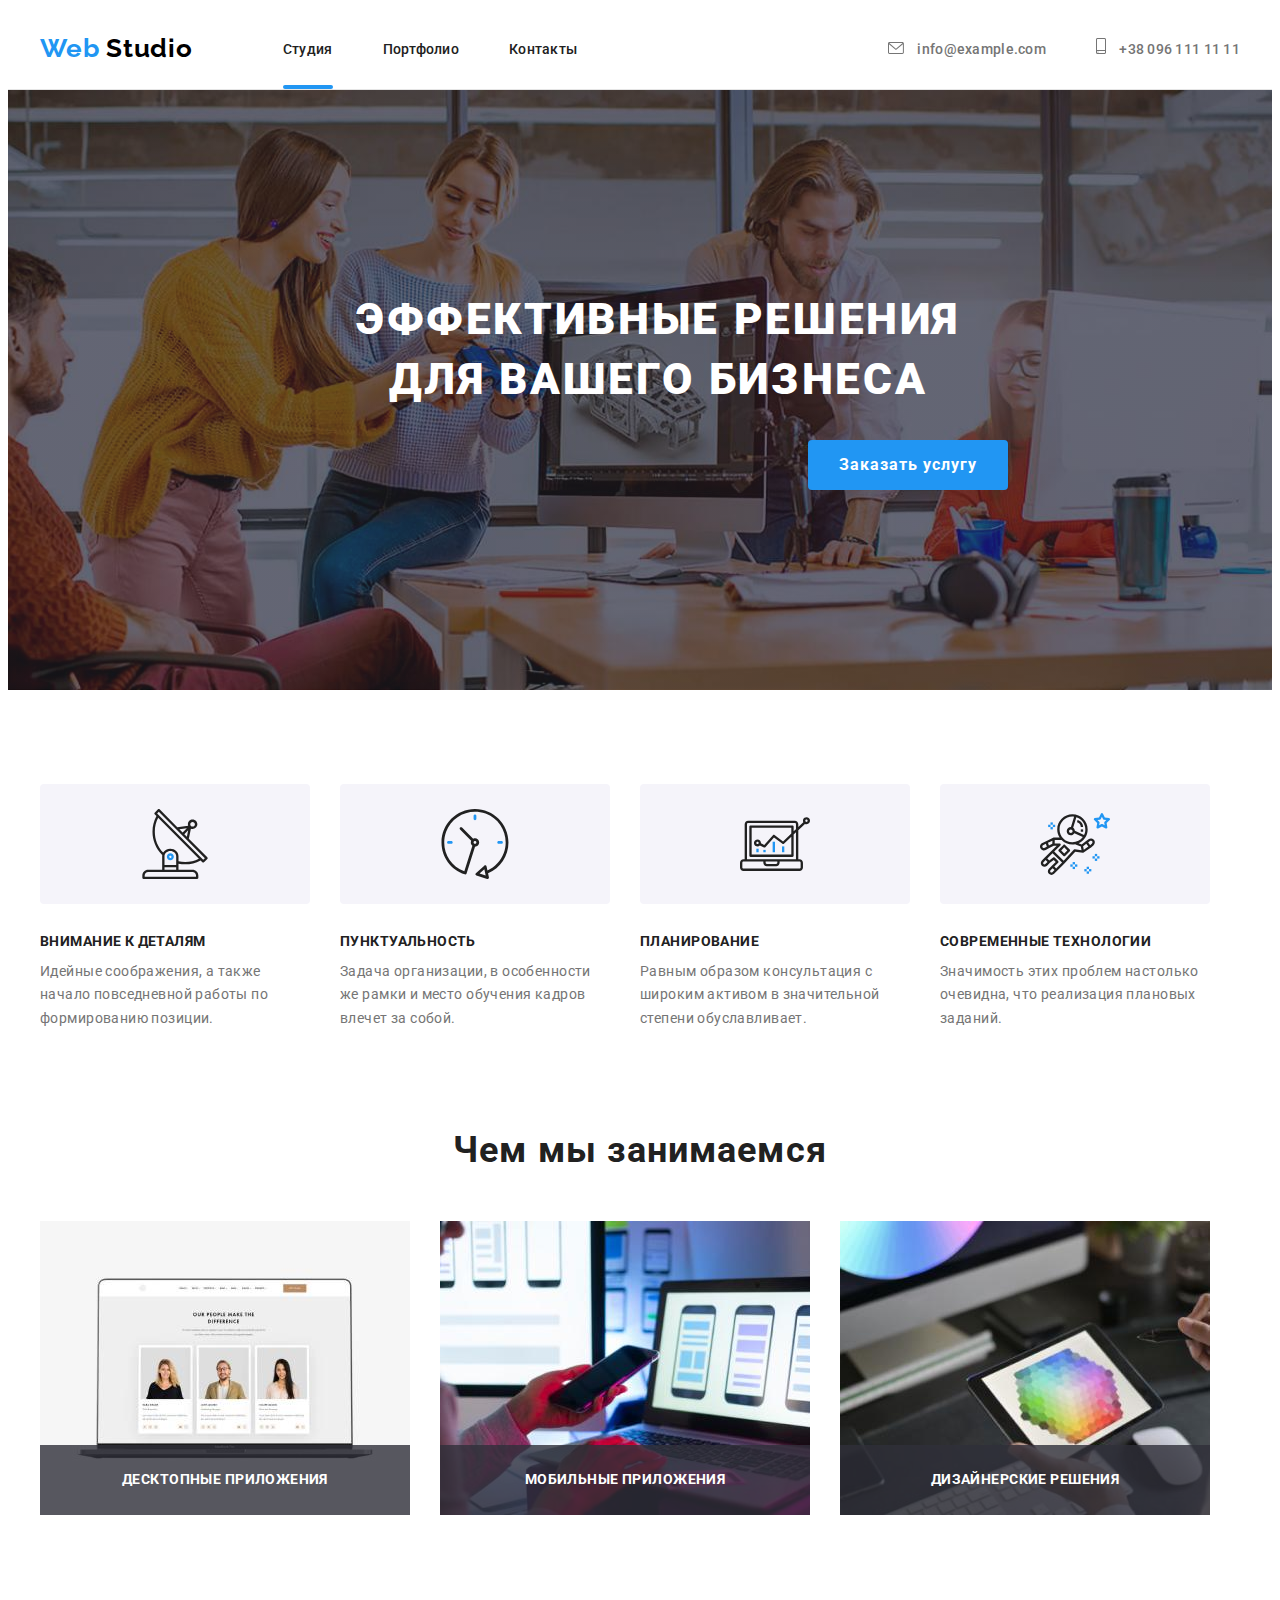
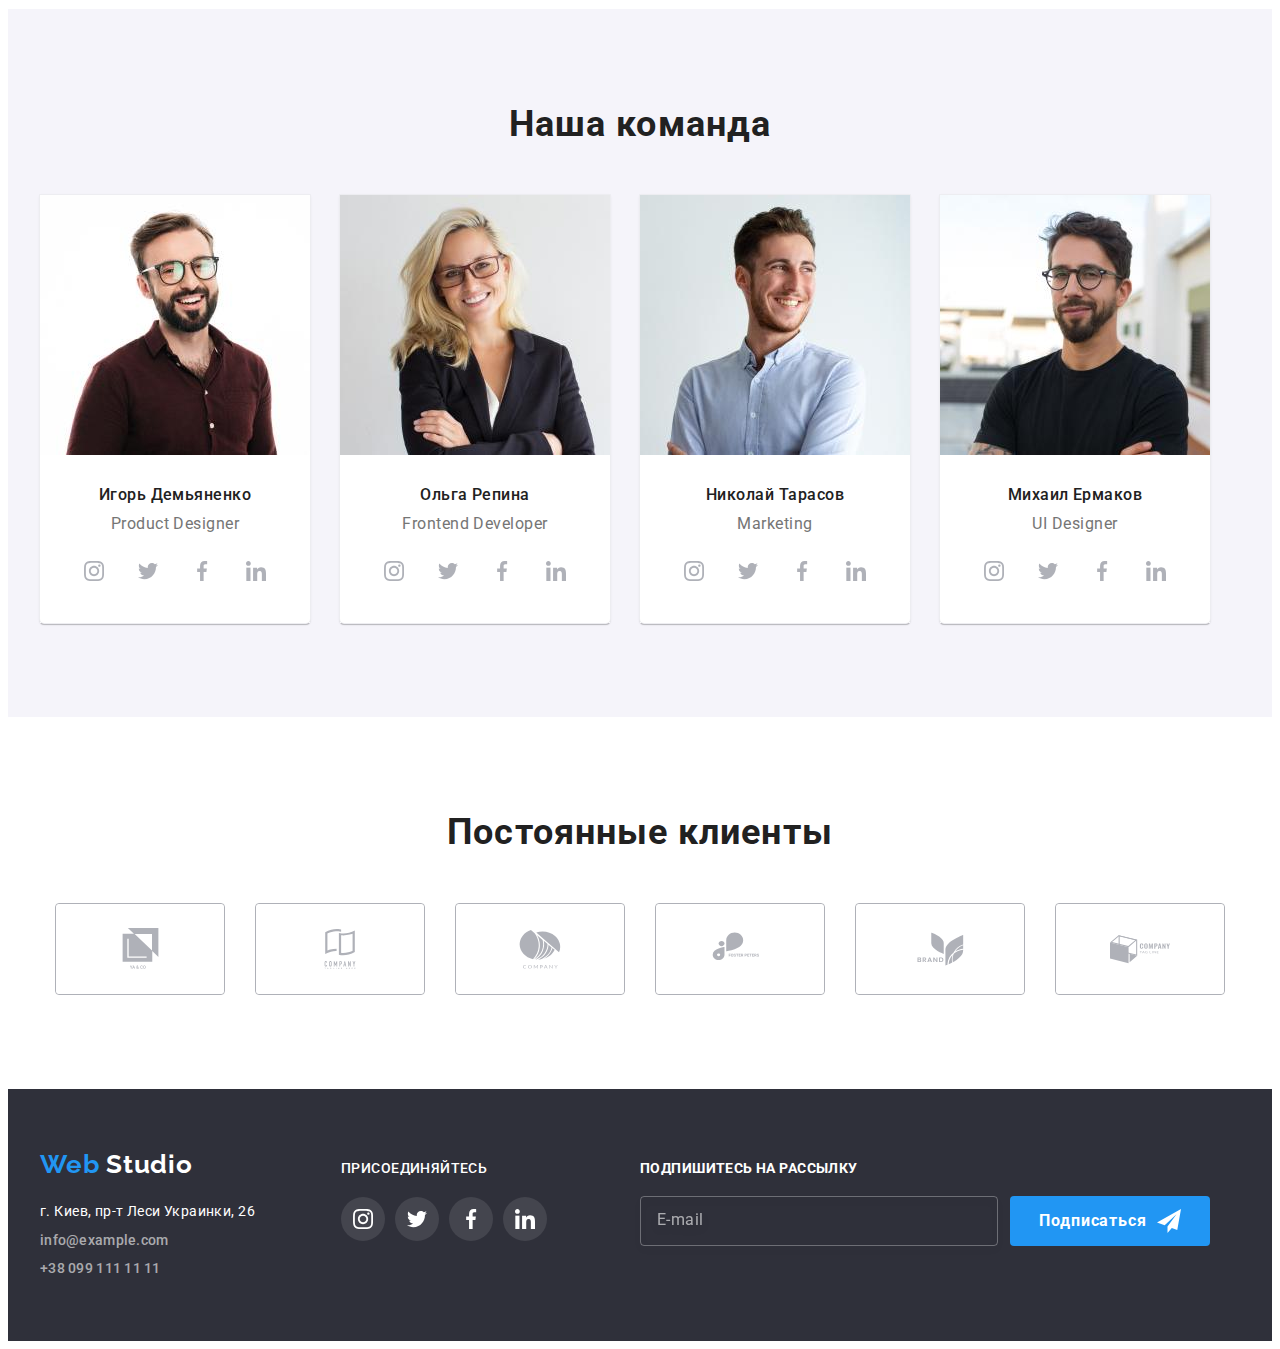
==== commit 096bba56: "var2" ====
--- a/index.html
+++ b/index.html
@@ -60,6 +60,7 @@
     </section>
 
     <section class="benefits section limit">
+        <div class="container">
         <h2 class="visually-hidden">Преимущества</h2>
         
         <ul class="benefits-list list">
@@ -100,9 +101,11 @@
                 <p class="benefits-list__text">Значимость этих проблем настолько очевидна, что реализация плановых заданий.</p>
             </li>
         </ul>
+        </div>
     </section>
 
     <section class="our-work section">
+        <div class="container">
         <h2 class="our-work__title">Чем мы занимаемся</h2>
         <ul class="our-work-list list">
             <li class="our-work__item">
@@ -121,6 +124,7 @@
                 <p class="our-work__text">Дизайнерские решения</p></div>
             </li>
         </ul>
+        </div>
     </section>
 
     <section class="team section">
--- a/css/main.min.css
+++ b/css/main.min.css
@@ -1,2 +1,2 @@
-:root{--first-title-color: #ffffff;--second-title-color: #212121;--third-title-color:#212121;--main-text-color: #212121;--second-text-color: #757575;--header-text-color:#212121;--accent-color: #2196F3}p,h1,h2,h3,h4 h5 h6{margin:0}ul{margin:0;padding:0}img{display:block;max-width:100%}body{font-family:"Roboto", sans-serif;color:var(--main-text-color)}.list{list-style:none}.link{text-decoration:none}.visually-hidden{position:absolute;white-space:nowrap;width:1px;height:1px;overflow:hidden;border:0;padding:0;clip:rect(0 0 0 0);clip-path:inset(50%);margin:-1px}.container{width:1200px;padding-left:15px;padding-right:15px;margin:0 auto}.btn{font-family:inherit;font-weight:700;font-size:16px;line-height:1.87;color:#FFFFFF;background-color:#2196F3;letter-spacing:0.06em;min-width:200px;min-height:50px;border:none;border-radius:4px}.btn:hover,.btn:focus{background-color:#188CE8}button{cursor:pointer}.section{padding-top:94px;padding-bottom:94px}.header{padding-top:25px;padding-bottom:25px;border-bottom:1px solid  #E5E5E5}.header__container{display:flex;align-items:center}.header__logo{font-family:Raleway;font-weight:700;font-size:26px;line-height:1.19;letter-spacing:0.03em;margin-right:90px}.header__logo__web{color:#2196F3}.header__logo__studio{color:#000000}.header-navigation{display:flex;align-items:center}.header-list{display:flex}.header__item:not(:last-child){margin-right:50px}.header__link{font-family:Roboto;font-weight:500;font-size:14px;line-height:1.14;letter-spacing:0.02em;color:var(--main-text-color);position:relative;transition:color 250ms cubic-bezier(0.4, 0, 0.2, 1)}.header__link.active::after{content:"";width:100%;height:4px;background-color:var(--accent-color);position:absolute;bottom:-32px;left:0;border-radius:2px}.header__link:hover,.header__link:focus{color:var(--accent-color)}.header-connect{margin-left:auto}.header-contacts{display:flex;align-items:center}.header__mail{font-weight:500;font-size:14px;line-height:1.14;letter-spacing:0.02em;color:var(--second-text-color);margin-right:50px;transition:color 250ms cubic-bezier(0.4, 0, 0.2, 1)}.header__mail:hover,.header__mail:focus{color:var(--accent-color)}.header-contacts__icon{margin-right:10px;fill:currentColor;transition:color 250ms cubic-bezier(0.4, 0, 0.2, 1)}.header__tel{font-weight:500;font-size:14px;line-height:1.14;letter-spacing:0.02em;color:var(--second-text-color);transition:color 250ms cubic-bezier(0.4, 0, 0.2, 1)}.header__tel:hover,.header__tel:focus{color:var(--accent-color)}.hero{background-color:#2F303A;background-image:linear-gradient(rgba(47,48,58,0.4), rgba(47,48,58,0.4)),url(../images/herobgimg.jpg);background-repeat:no-repeat;background-position:center;background-size:cover}.hero__container{padding:200px 300px 200px 300px}.hero__title{font-weight:900;font-size:44px;line-height:1.36;text-align:center;letter-spacing:0.06em;text-transform:uppercase;color:var(--first-title-color);width:700px;margin:0}.hero__btn{margin:0 auto;display:block;margin-top:30px;transition:background-color 250ms cubic-bezier(0.4, 0, 0.2, 1)}.benefits-list{display:flex;align-items:center;padding-left:160px;padding-right:160px}.benefits-list__item{width:270px;height:251px}.benefits-list__item:not(:last-child){margin-right:30px}.benefits-list__link{width:270px;height:120px;background-color:#F5F4FA;margin-bottom:30px;border-radius:4px;display:flex;align-items:center;justify-content:center}.benefits-list__title{font-weight:700;font-size:14px;line-height:1.14;letter-spacing:0.03em;text-transform:uppercase;margin-bottom:10px;color:var(--main-text-color)}.benefits-list__text{font-weight:400;font-size:14px;line-height:1.71;letter-spacing:0.03em;color:var(--second-text-color)}section.limit{padding-bottom:0px}.our-work-list{display:flex;flex-wrap:wrap;margin-top:50px;padding-left:160px;padding-right:160px}.our-work__item{position:relative}.our-work__item:not(:last-child){margin-right:30px}.our-work__text-container{position:absolute;bottom:0;display:flex;justify-content:center;align-items:center;height:70px;width:100%;background-color:rgba(47,48,58,0.8)}.our-work__text{font-weight:700;font-size:14px;line-height:1.14;text-align:center;letter-spacing:0.03em;text-transform:uppercase;color:#FFFFFF}.our-work__title{font-weight:700;font-size:36px;line-height:1.17;text-align:center;letter-spacing:0.03em;color:var(--second-title-color)}.team{background-color:#F5F4FA}.team__title{font-weight:700;font-size:36px;line-height:1.17;text-align:center;letter-spacing:0.03em;color:var(--second-title-color);margin-bottom:50px}.team-list{display:flex;flex-wrap:wrap}.card-content{background-color:#fff;padding:30px}.team__item{outline:1px solid #EDEDF1;box-shadow:0px 1px 3px rgba(0,0,0,0.12),0px 1px 1px rgba(34,1,1,0.14),0px 2px 1px rgba(0,0,0,0.2);border-radius:0px 0px 4px 4px}.team__item:not(:last-child){margin-right:30px}.team-item__title{font-weight:500;font-size:16px;line-height:1.19;text-align:center;letter-spacing:0.03em;margin-bottom:10px;color:var(--third-title-color)}.team-item__text{font-weight:normal;font-size:16px;line-height:1.19;text-align:center;letter-spacing:0.03em;color:var(--second-text-color)}.team-social-list{display:flex;justify-content:center;margin-top:16px}.team-social__item{width:44px;height:44px}.team-social__item+.team-social__item{margin-left:10px}.team-social__link{width:100%;height:100%;background-color:#ffffff;display:flex;align-items:center;justify-content:center;color:#AFB1B8;transition-property:color, background-color, border-radius;transition-duration:250ms;transition-timing-function:cubic-bezier(0.4, 0, 0.2, 1)}.team-social__link:hover,.team-social__link:focus{border-radius:50%;background-color:#2196F3;color:#ffffff}.team-social__icon{fill:currentColor}.regular-customers__title{font-weight:700;font-size:36px;line-height:1.17;text-align:center;letter-spacing:0.03em;color:var(--second-title-color);margin-bottom:50px}.regular-customers__container{width:1170px;height:184px}.regular-customers-list{display:flex;justify-content:center;margin-top:16px}.regular-customers__item{width:170px;height:92px;border:1px solid #AFB1B8;box-sizing:border-box;border-radius:4px}.regular-customers__item:not(:last-child){margin-right:30px}.regular-customers__link{width:100%;height:100%;background-color:#ffffff;display:flex;align-items:center;justify-content:center;border-radius:4px;color:#AFB1B8;transition:border,color 250ms cubic-bezier(0.4, 0, 0.2, 1)}.regular-customers__link:hover,.regular-customers__link:focus{border:1px solid var(--accent-color);color:var(--accent-color)}.regular-customers__icon{fill:currentColor}.footer{background-color:#2F303A;padding:60px 0px 60px 0px}.footer__container{display:flex;align-items:baseline}.footer__logo{font-family:Raleway;font-weight:700;font-size:26px;line-height:1.19;letter-spacing:0.03em}.footer__logo__web{color:#2196F3}.footer__logo__studio{color:#FFFFFF}.footer-list{margin-top:20px;width:231px;height:81px}.address__link{font-style:normal;font-weight:400;font-size:14px;line-height:1.71;letter-spacing:0.03em;color:#FFFFFF;transition:color 250ms cubic-bezier(0.4, 0, 0.2, 1)}.address__link:hover,.address__link:focus{color:var(--accent-color)}.footer__mail{font-weight:500;font-style:normal;font-size:14px;margin-top:9px;margin-bottom:9px;display:block;line-height:1.14;letter-spacing:0.02em;color:rgba(255,255,255,0.6);transition:color 250ms cubic-bezier(0.4, 0, 0.2, 1)}.footer__mail:hover,.footer__mail:focus{color:var(--accent-color)}.footer__tel{font-weight:500;font-style:normal;font-size:14px;line-height:1.14;letter-spacing:0.02em;color:rgba(255,255,255,0.6);transition:color 250ms cubic-bezier(0.4, 0, 0.2, 1)}.footer__tel:hover,.footer__tel:focus{color:var(--accent-color)}.footer__follow-us-container{margin-left:70px}.follow-us__title{font-weight:500;font-size:14px;line-height:1.14;text-align:left;letter-spacing:0.03em;text-transform:uppercase;color:#FFFFFF;margin-bottom:20px}.follow-us-list{display:flex;justify-content:center}.follow-us__item{width:44px;height:44px}.follow-us__item+.follow-us__item{margin-left:10px}.follow-us__link{width:100%;height:100%;background-color:rgba(255,255,255,0.1);border-radius:50%;display:flex;align-items:center;justify-content:center;color:#ffffff;transition:background-color 250ms cubic-bezier(0.4, 0, 0.2, 1)}.follow-us__link:hover,.follow-us__link:focus{background-color:var(--accent-color)}.follow-us__icon{fill:currentColor}.footer__subscribe-container{margin-left:93px}.subscribe-container__title{font-weight:700;font-size:14px;line-height:1.15;letter-spacing:0.03em;text-transform:uppercase;color:#FFFFFF;margin-bottom:20px}.subscribe-form{display:flex}.subscribe-form__input{width:358px;height:50px;border:1px solid rgba(33,33,33,0.2);border-radius:4px;padding-left:16px;outline:none;color:var(--second-text-color);background-color:transparent;border:1px solid rgba(255,255,255,0.3);box-sizing:border-box;filter:drop-shadow(0px 4px 4px rgba(0,0,0,0.15))}.subscribe-form__input::placeholder{font-family:Roboto;font-style:normal;font-weight:400;font-size:16px;line-height:1.25;display:flex;align-items:center;letter-spacing:0.03em;color:rgba(255,255,255,0.6)}.subscribe__button{display:flex;justify-content:center;align-items:center;margin-left:12px;transition:background-color 250ms cubic-bezier(0.4, 0, 0.2, 1)}.subscribe__button__icon{margin-left:10px}.backdrop{width:100vw;height:100vh;background-color:rgba(0,0,0,0.2);position:fixed;top:0;transition:opacity 1000ms, visibility 1000ms}.is-hidden{visibility:hidden;opacity:0;pointer-events:none}.backdrop.is-hidden .modal{transform:scale(1.5);transition:transform 1000ms}.modal{width:528px;min-height:581px;background-color:#FFFFFF;box-shadow:0px 1px 3px rgba(0,0,0,0.12),0px 1px 1px rgba(0,0,0,0.14),0px 2px 1px rgba(0,0,0,0.2);border-radius:4px;position:absolute;top:50%;left:50%;padding:40px;transform:scale(1);transform:translate(-50%, -50%);transition:transform 1000ms}.modal__close{width:30px;height:30px;background-color:transparent;border:1px solid rgba(0,0,0,0.1);border-radius:50%;position:absolute;top:14px;right:14px;display:flex;align-items:center;justify-content:center}.modal__close__icon:hover,.modal__close__icon:active{fill:var(--accent-color)}.modal__title{color:var(--second-title-color);font-weight:700;font-size:20px;line-height:1.15;text-align:center;letter-spacing:0.03em;margin-bottom:15px}.modal__field{margin-bottom:10px}.input__wrap{position:relative}.form-input__text{font-weight:normal;font-size:12px;line-height:1.17;letter-spacing:0.01em;color:var(--second-text-color);margin-bottom:5px;display:block}.modal-input__icon{position:absolute;left:12px;top:50%;transform:translateY(-50%);cursor:pointer;transition:fill 250ms cubic-bezier(0.4, 0, 0.2, 1)}.modal-form__input{width:100%;height:40px;border:1px solid rgba(33,33,33,0.2);border-radius:4px;padding-left:42px;font-weight:500;outline:none;color:var(--main-text-color);cursor:pointer;transition:border-color 250ms cubic-bezier(0.4, 0, 0.2, 1)}.modal-form__input:focus{border-color:var(--accent-color)}.modal-form__input:focus+.modal-input__icon{fill:var(--accent-color)}.modal-form__text{width:100%;height:120px;border:1px solid rgba(33,33,33,0.2);border-radius:4px;outline:none;resize:none;padding:12px 16px;cursor:pointer;transition:border-color 250ms cubic-bezier(0.4, 0, 0.2, 1)}.modal-form__text::placeholder{font-weight:400;font-size:14px;line-height:16px;letter-spacing:0.01em;color:rgba(117,117,117,0.5)}.modal-form__text:focus{border-color:var(--accent-color)}.agreement{font-weight:400;font-size:14px;line-height:1.71;letter-spacing:0.03em;color:var(--second-text-color);display:flex;align-items:center}.modal__check:checked+.agreement .check__item{background-color:var(--accent-color);border:none}.check__item{width:16px;height:15px;border:2px solid #000000;border-radius:2px;margin-right:7px;margin-left:12px;display:flex;align-items:center;justify-content:center}.check__icon{fill:#ffffff}.modal__btn{margin:0 auto;display:block;margin-top:30px;transition-property:background-color, box-shadow;transition-duration:250ms;transition-timing-function:cubic-bezier(0.4, 0, 0.2, 1)}.modal__btn:hover,.modal__btn:focus{box-shadow:0px 4px 4px rgba(0,0,0,0.15)}
+:root{--first-title-color: #ffffff;--second-title-color: #212121;--third-title-color:#212121;--main-text-color: #212121;--second-text-color: #757575;--header-text-color:#212121;--accent-color: #2196F3}p,h1,h2,h3,h4 h5 h6{margin:0}ul{margin:0;padding:0}img{display:block;max-width:100%}body{font-family:"Roboto", sans-serif;color:var(--main-text-color)}.list{list-style:none}.link{text-decoration:none}.visually-hidden{position:absolute;white-space:nowrap;width:1px;height:1px;overflow:hidden;border:0;padding:0;clip:rect(0 0 0 0);clip-path:inset(50%);margin:-1px}.container{width:1200px;padding-left:15px;padding-right:15px;margin:0 auto}.btn{font-family:inherit;font-weight:700;font-size:16px;line-height:1.87;color:#FFFFFF;background-color:#2196F3;letter-spacing:0.06em;min-width:200px;min-height:50px;border:none;border-radius:4px}.btn:hover,.btn:focus{background-color:#188CE8}button{cursor:pointer}.section{padding-top:94px;padding-bottom:94px}.header{padding-top:25px;padding-bottom:25px;border-bottom:1px solid  #E5E5E5}.header__container{display:flex;align-items:center}.header__logo{font-family:Raleway;font-weight:700;font-size:26px;line-height:1.19;letter-spacing:0.03em;margin-right:90px}.header__logo__web{color:#2196F3}.header__logo__studio{color:#000000}.header-navigation{display:flex;align-items:center}.header-list{display:flex}.header__item:not(:last-child){margin-right:50px}.header__link{font-family:Roboto;font-weight:500;font-size:14px;line-height:1.14;letter-spacing:0.02em;color:var(--main-text-color);position:relative;transition:color 250ms cubic-bezier(0.4, 0, 0.2, 1)}.header__link.active::after{content:"";width:100%;height:4px;background-color:var(--accent-color);position:absolute;bottom:-32px;left:0;border-radius:2px}.header__link:hover,.header__link:focus{color:var(--accent-color)}.header-connect{margin-left:auto}.header-contacts{display:flex;align-items:center}.header__mail{font-weight:500;font-size:14px;line-height:1.14;letter-spacing:0.02em;color:var(--second-text-color);margin-right:50px;transition:color 250ms cubic-bezier(0.4, 0, 0.2, 1)}.header__mail:hover,.header__mail:focus{color:var(--accent-color)}.header-contacts__icon{margin-right:10px;fill:currentColor;transition:color 250ms cubic-bezier(0.4, 0, 0.2, 1)}.header__tel{font-weight:500;font-size:14px;line-height:1.14;letter-spacing:0.02em;color:var(--second-text-color);transition:color 250ms cubic-bezier(0.4, 0, 0.2, 1)}.header__tel:hover,.header__tel:focus{color:var(--accent-color)}.hero{background-color:#2F303A;background-image:linear-gradient(rgba(47,48,58,0.4), rgba(47,48,58,0.4)),url(../images/herobgimg.jpg);background-repeat:no-repeat;background-position:center;background-size:cover}.hero__container{padding:200px 300px 200px 300px}.hero__title{font-weight:900;font-size:44px;line-height:1.36;text-align:center;letter-spacing:0.06em;text-transform:uppercase;color:var(--first-title-color);width:700px;margin:0}.hero__btn{margin:0 auto;display:block;margin-top:30px;transition:background-color 250ms cubic-bezier(0.4, 0, 0.2, 1)}.benefits-list{display:flex;align-items:center}.benefits-list__item{width:270px;height:251px}.benefits-list__item:not(:last-child){margin-right:30px}.benefits-list__link{width:270px;height:120px;background-color:#F5F4FA;margin-bottom:30px;border-radius:4px;display:flex;align-items:center;justify-content:center}.benefits-list__title{font-weight:700;font-size:14px;line-height:1.14;letter-spacing:0.03em;text-transform:uppercase;margin-bottom:10px;color:var(--main-text-color)}.benefits-list__text{font-weight:400;font-size:14px;line-height:1.71;letter-spacing:0.03em;color:var(--second-text-color)}section.limit{padding-bottom:0px}.our-work-list{display:flex;flex-wrap:wrap;margin-top:50px}.our-work__item{position:relative}.our-work__item:not(:last-child){margin-right:30px}.our-work__text-container{position:absolute;bottom:0;display:flex;justify-content:center;align-items:center;height:70px;width:100%;background-color:rgba(47,48,58,0.8)}.our-work__text{font-weight:700;font-size:14px;line-height:1.14;text-align:center;letter-spacing:0.03em;text-transform:uppercase;color:#FFFFFF}.our-work__title{font-weight:700;font-size:36px;line-height:1.17;text-align:center;letter-spacing:0.03em;color:var(--second-title-color)}.team{background-color:#F5F4FA}.team__title{font-weight:700;font-size:36px;line-height:1.17;text-align:center;letter-spacing:0.03em;color:var(--second-title-color);margin-bottom:50px}.team-list{display:flex;flex-wrap:wrap}.card-content{background-color:#fff;padding:30px}.team__item{outline:1px solid #EDEDF1;box-shadow:0px 1px 3px rgba(0,0,0,0.12),0px 1px 1px rgba(34,1,1,0.14),0px 2px 1px rgba(0,0,0,0.2);border-radius:0px 0px 4px 4px}.team__item:not(:last-child){margin-right:30px}.team-item__title{font-weight:500;font-size:16px;line-height:1.19;text-align:center;letter-spacing:0.03em;margin-bottom:10px;color:var(--third-title-color)}.team-item__text{font-weight:normal;font-size:16px;line-height:1.19;text-align:center;letter-spacing:0.03em;color:var(--second-text-color)}.team-social-list{display:flex;justify-content:center;margin-top:16px}.team-social__item{width:44px;height:44px}.team-social__item+.team-social__item{margin-left:10px}.team-social__link{width:100%;height:100%;background-color:#ffffff;display:flex;align-items:center;justify-content:center;color:#AFB1B8;transition-property:color, background-color, border-radius;transition-duration:250ms;transition-timing-function:cubic-bezier(0.4, 0, 0.2, 1)}.team-social__link:hover,.team-social__link:focus{border-radius:50%;background-color:#2196F3;color:#ffffff}.team-social__icon{fill:currentColor}.regular-customers__title{font-weight:700;font-size:36px;line-height:1.17;text-align:center;letter-spacing:0.03em;color:var(--second-title-color);margin-bottom:50px}.regular-customers__container{width:1170px;height:184px}.regular-customers-list{display:flex;justify-content:center;margin-top:16px}.regular-customers__item{width:170px;height:92px;border:1px solid #AFB1B8;box-sizing:border-box;border-radius:4px}.regular-customers__item:not(:last-child){margin-right:30px}.regular-customers__link{width:100%;height:100%;background-color:#ffffff;display:flex;align-items:center;justify-content:center;border-radius:4px;color:#AFB1B8;transition:border,color 250ms cubic-bezier(0.4, 0, 0.2, 1)}.regular-customers__link:hover,.regular-customers__link:focus{border:1px solid var(--accent-color);color:var(--accent-color)}.regular-customers__icon{fill:currentColor}.footer{background-color:#2F303A;padding:60px 0px 60px 0px}.footer__container{display:flex;align-items:baseline}.footer__logo{font-family:Raleway;font-weight:700;font-size:26px;line-height:1.19;letter-spacing:0.03em}.footer__logo__web{color:#2196F3}.footer__logo__studio{color:#FFFFFF}.footer-list{margin-top:20px;width:231px;height:81px}.address__link{font-style:normal;font-weight:400;font-size:14px;line-height:1.71;letter-spacing:0.03em;color:#FFFFFF;transition:color 250ms cubic-bezier(0.4, 0, 0.2, 1)}.address__link:hover,.address__link:focus{color:var(--accent-color)}.footer__mail{font-weight:500;font-style:normal;font-size:14px;margin-top:9px;margin-bottom:9px;display:block;line-height:1.14;letter-spacing:0.02em;color:rgba(255,255,255,0.6);transition:color 250ms cubic-bezier(0.4, 0, 0.2, 1)}.footer__mail:hover,.footer__mail:focus{color:var(--accent-color)}.footer__tel{font-weight:500;font-style:normal;font-size:14px;line-height:1.14;letter-spacing:0.02em;color:rgba(255,255,255,0.6);transition:color 250ms cubic-bezier(0.4, 0, 0.2, 1)}.footer__tel:hover,.footer__tel:focus{color:var(--accent-color)}.footer__follow-us-container{margin-left:70px}.follow-us__title{font-weight:500;font-size:14px;line-height:1.14;text-align:left;letter-spacing:0.03em;text-transform:uppercase;color:#FFFFFF;margin-bottom:20px}.follow-us-list{display:flex;justify-content:center}.follow-us__item{width:44px;height:44px}.follow-us__item+.follow-us__item{margin-left:10px}.follow-us__link{width:100%;height:100%;background-color:rgba(255,255,255,0.1);border-radius:50%;display:flex;align-items:center;justify-content:center;color:#ffffff;transition:background-color 250ms cubic-bezier(0.4, 0, 0.2, 1)}.follow-us__link:hover,.follow-us__link:focus{background-color:var(--accent-color)}.follow-us__icon{fill:currentColor}.footer__subscribe-container{margin-left:93px}.subscribe-container__title{font-weight:700;font-size:14px;line-height:1.15;letter-spacing:0.03em;text-transform:uppercase;color:#FFFFFF;margin-bottom:20px}.subscribe-form{display:flex}.subscribe-form__input{width:358px;height:50px;border:1px solid rgba(33,33,33,0.2);border-radius:4px;padding-left:16px;outline:none;color:var(--second-text-color);background-color:transparent;border:1px solid rgba(255,255,255,0.3);box-sizing:border-box;filter:drop-shadow(0px 4px 4px rgba(0,0,0,0.15))}.subscribe-form__input::placeholder{font-family:Roboto;font-style:normal;font-weight:400;font-size:16px;line-height:1.25;display:flex;align-items:center;letter-spacing:0.03em;color:rgba(255,255,255,0.6)}.subscribe__button{display:flex;justify-content:center;align-items:center;margin-left:12px;transition:background-color 250ms cubic-bezier(0.4, 0, 0.2, 1)}.subscribe__button__icon{margin-left:10px}.backdrop{width:100vw;height:100vh;background-color:rgba(0,0,0,0.2);position:fixed;top:0;transition:opacity 1000ms, visibility 1000ms}.is-hidden{visibility:hidden;opacity:0;pointer-events:none}.backdrop.is-hidden .modal{transform:scale(1.5);transition:transform 1000ms}.modal{width:528px;min-height:581px;background-color:#FFFFFF;box-shadow:0px 1px 3px rgba(0,0,0,0.12),0px 1px 1px rgba(0,0,0,0.14),0px 2px 1px rgba(0,0,0,0.2);border-radius:4px;position:absolute;top:50%;left:50%;padding:40px;transform:scale(1);transform:translate(-50%, -50%);transition:transform 1000ms}.modal__close{width:30px;height:30px;background-color:transparent;border:1px solid rgba(0,0,0,0.1);border-radius:50%;position:absolute;top:14px;right:14px;display:flex;align-items:center;justify-content:center}.modal__close__icon:hover,.modal__close__icon:active{fill:var(--accent-color)}.modal__title{color:var(--second-title-color);font-weight:700;font-size:20px;line-height:1.15;text-align:center;letter-spacing:0.03em;margin-bottom:15px}.modal__field{margin-bottom:10px}.input__wrap{position:relative}.form-input__text{font-weight:normal;font-size:12px;line-height:1.17;letter-spacing:0.01em;color:var(--second-text-color);margin-bottom:5px;display:block}.modal-input__icon{position:absolute;left:12px;top:50%;transform:translateY(-50%);cursor:pointer;transition:fill 250ms cubic-bezier(0.4, 0, 0.2, 1)}.modal-form__input{width:100%;height:40px;border:1px solid rgba(33,33,33,0.2);border-radius:4px;padding-left:42px;font-weight:500;outline:none;color:var(--main-text-color);cursor:pointer;transition:border-color 250ms cubic-bezier(0.4, 0, 0.2, 1)}.modal-form__input:focus{border-color:var(--accent-color)}.modal-form__input:focus+.modal-input__icon{fill:var(--accent-color)}.modal-form__text{width:100%;height:120px;border:1px solid rgba(33,33,33,0.2);border-radius:4px;outline:none;resize:none;padding:12px 16px;cursor:pointer;transition:border-color 250ms cubic-bezier(0.4, 0, 0.2, 1)}.modal-form__text::placeholder{font-weight:400;font-size:14px;line-height:16px;letter-spacing:0.01em;color:rgba(117,117,117,0.5)}.modal-form__text:focus{border-color:var(--accent-color)}.agreement{font-weight:400;font-size:14px;line-height:1.71;letter-spacing:0.03em;color:var(--second-text-color);display:flex;align-items:center}.modal__check:checked+.agreement .check__item{background-color:var(--accent-color);border:none}.check__item{width:16px;height:15px;border:2px solid #000000;border-radius:2px;margin-right:7px;margin-left:12px;display:flex;align-items:center;justify-content:center}.check__icon{fill:#ffffff}.modal__btn{margin:0 auto;display:block;margin-top:30px;transition-property:background-color, box-shadow;transition-duration:250ms;transition-timing-function:cubic-bezier(0.4, 0, 0.2, 1)}.modal__btn:hover,.modal__btn:focus{box-shadow:0px 4px 4px rgba(0,0,0,0.15)}
 /*# sourceMappingURL=main.min.css.map */